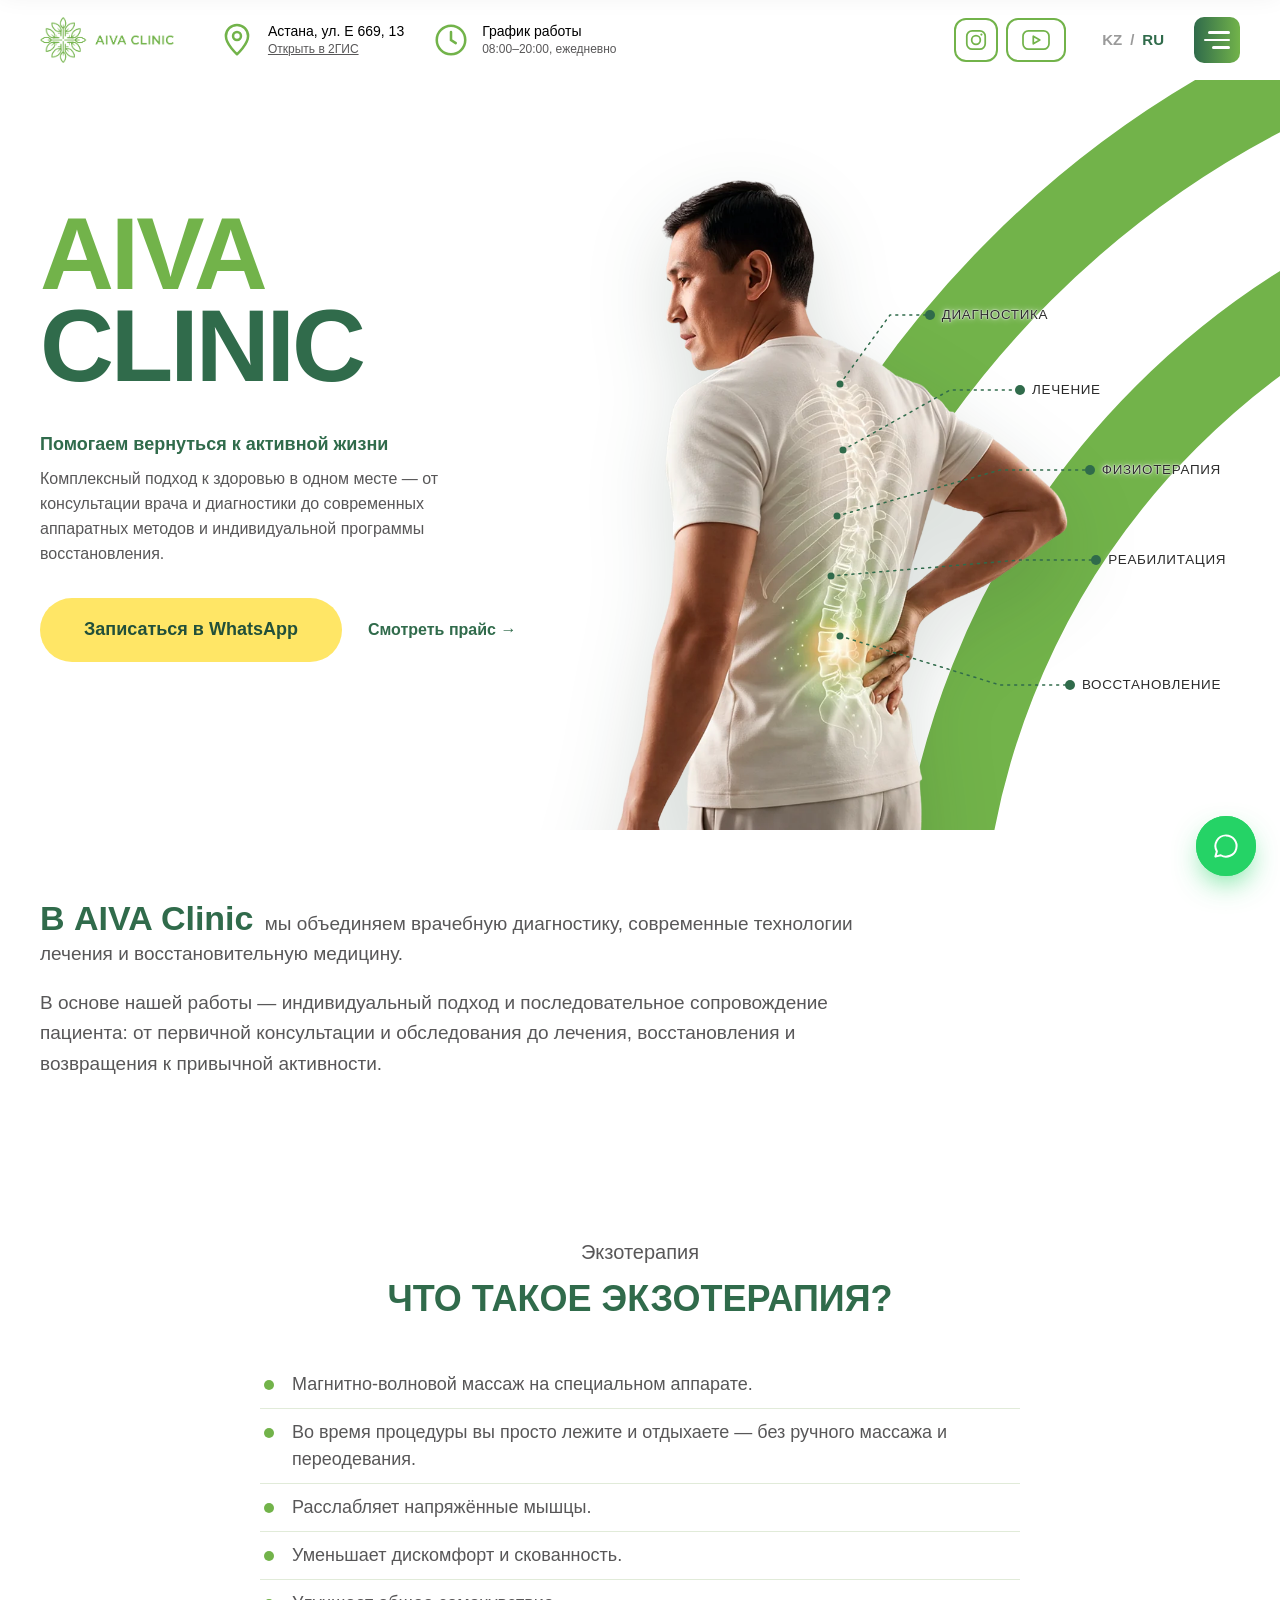
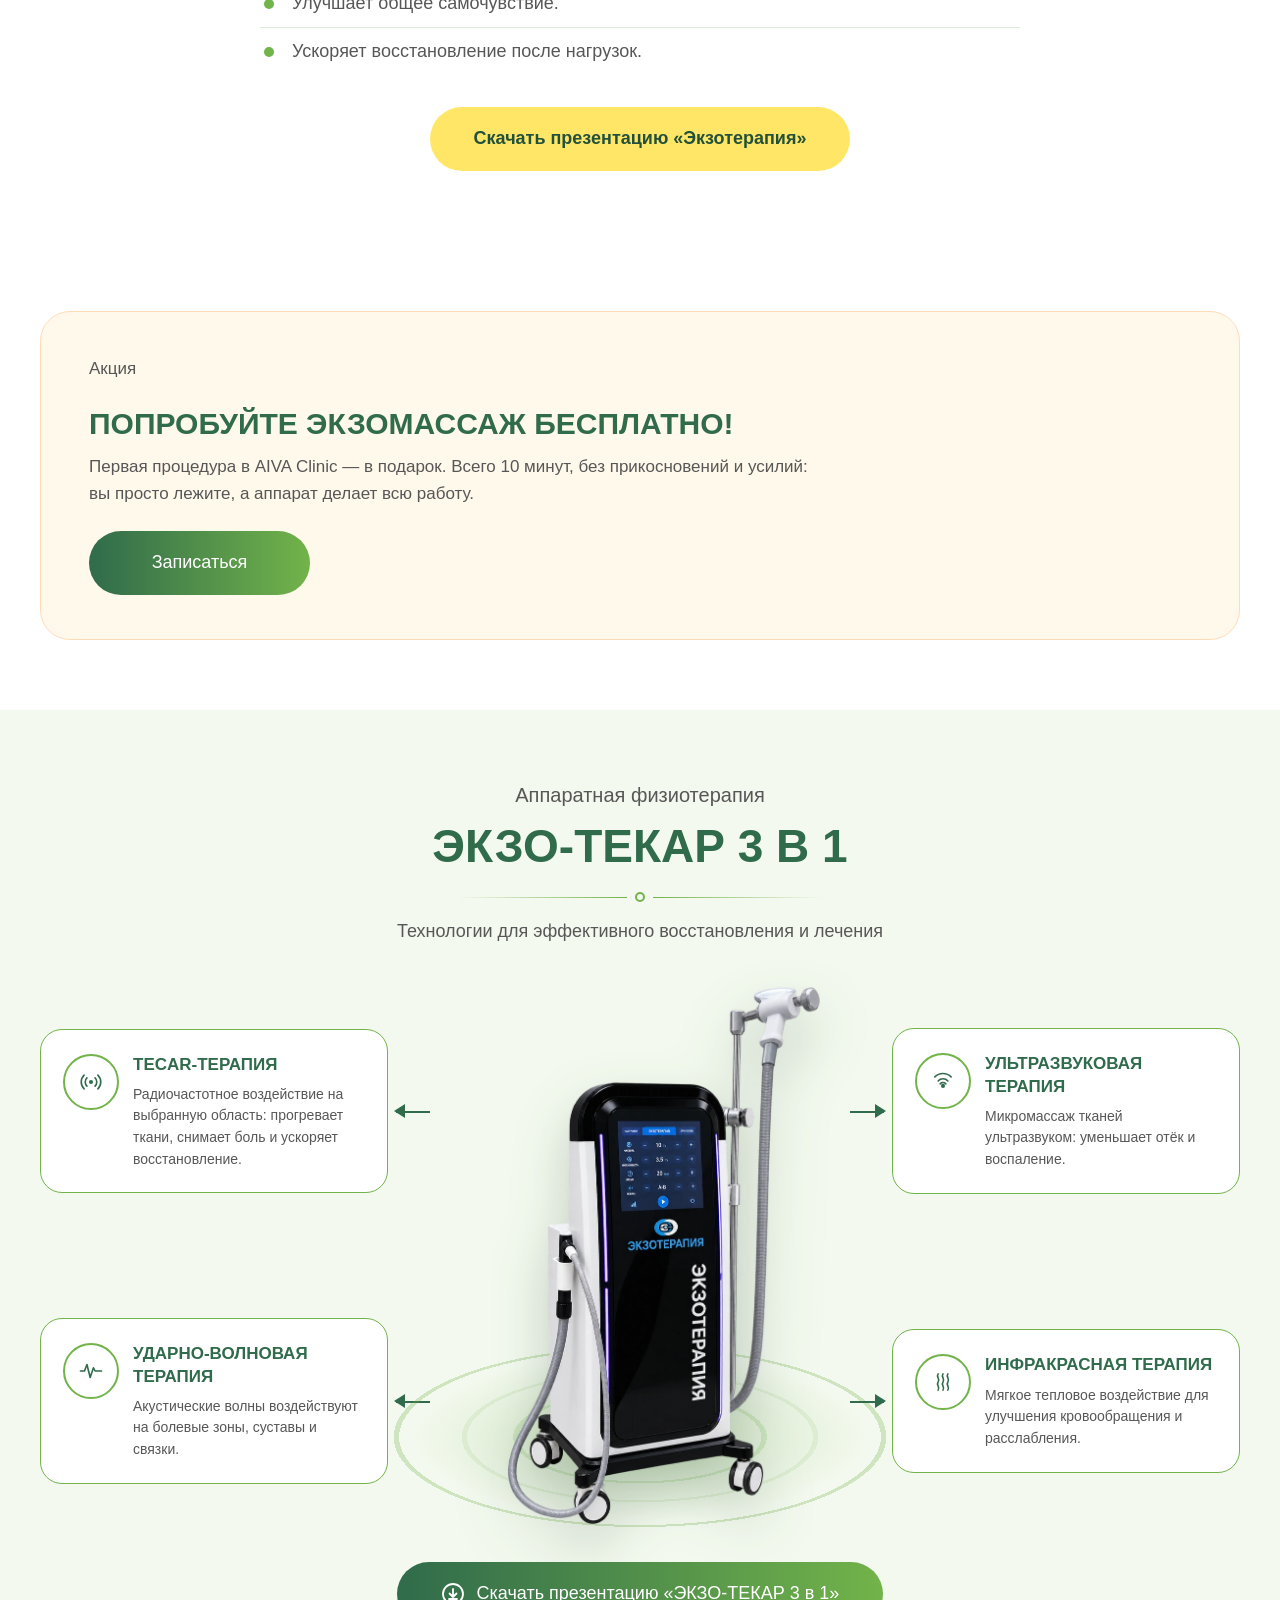
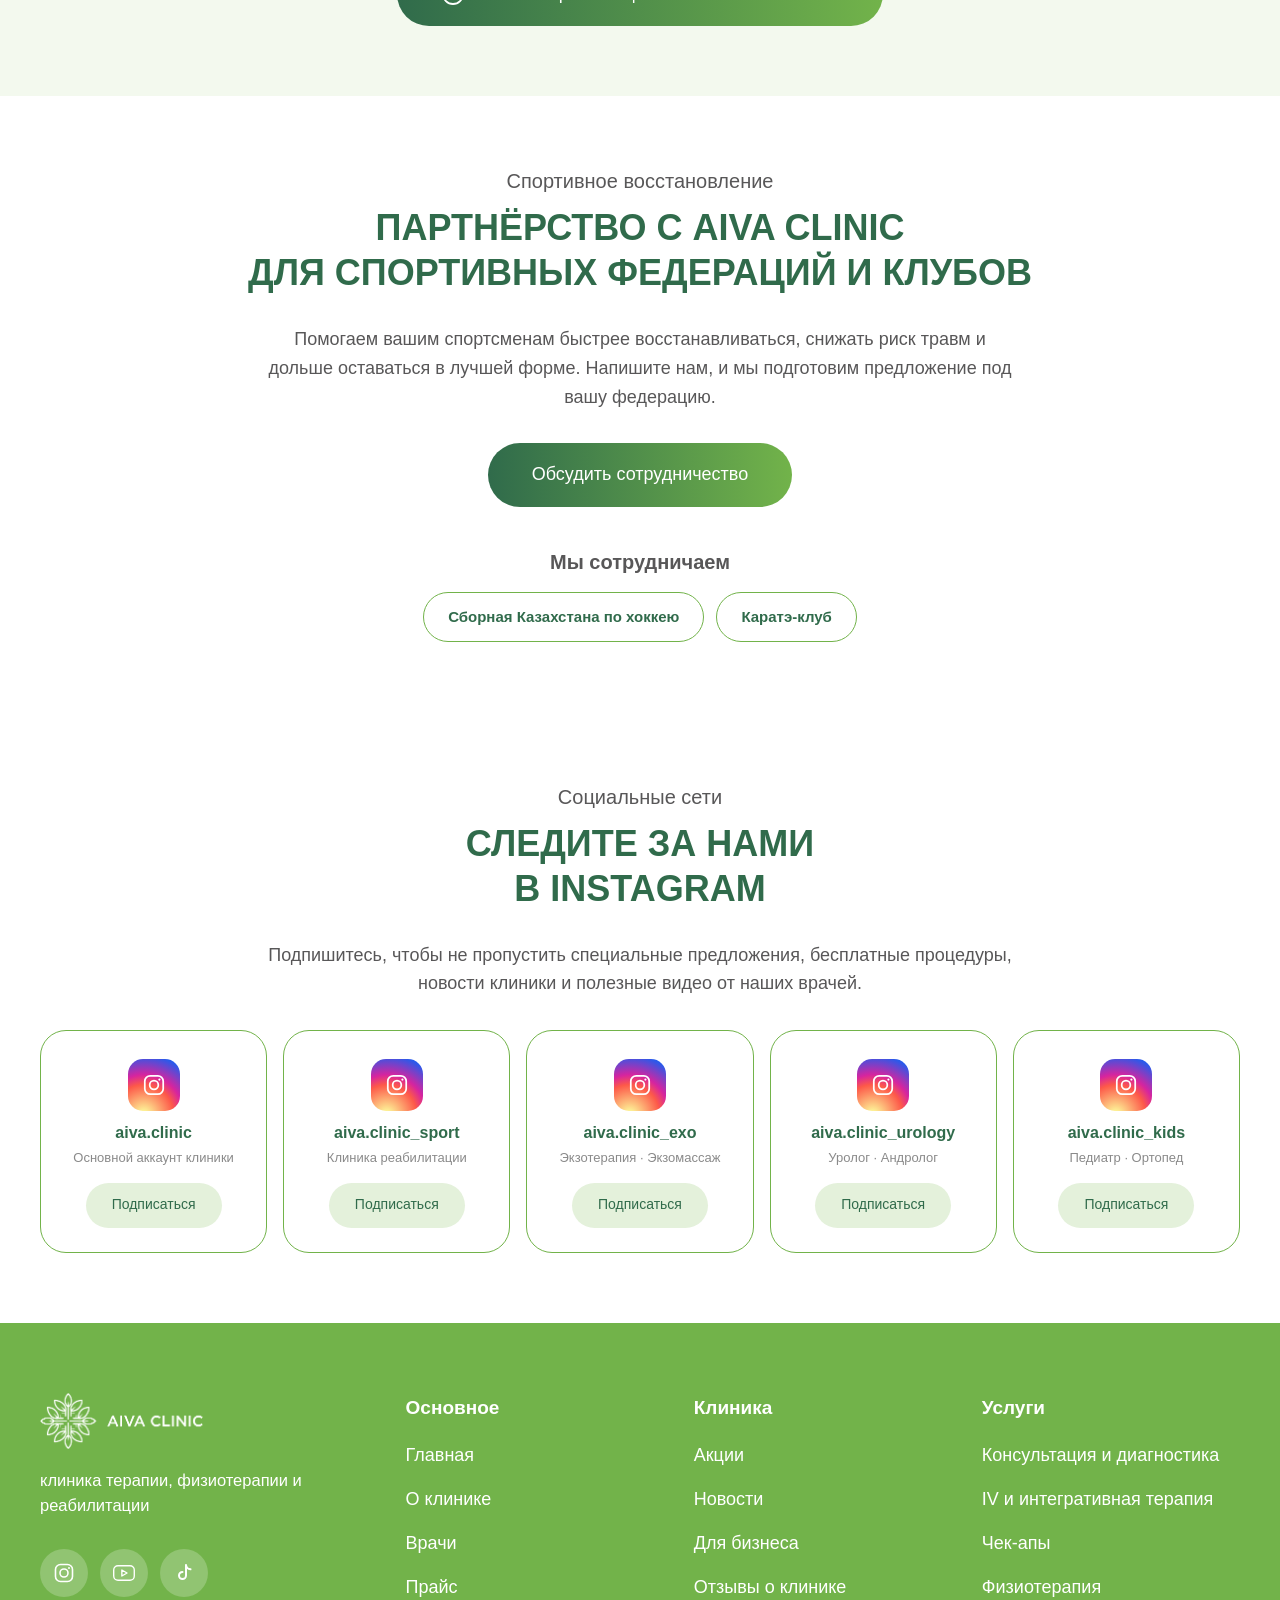
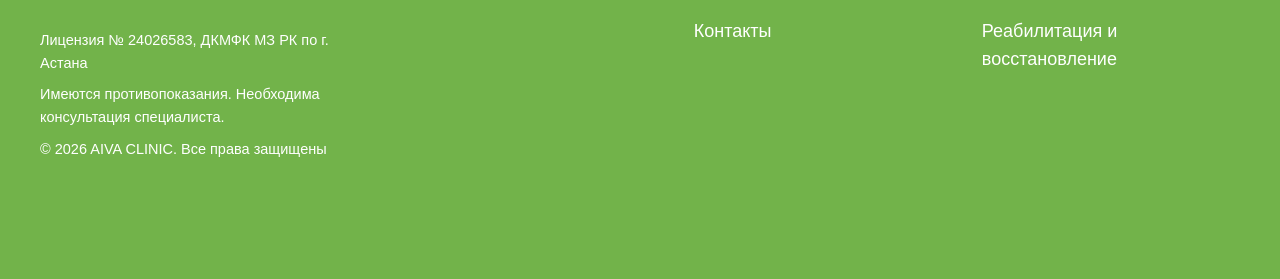
==== about.html @ 4bd341e8 "Футер: салатовый фон по брендбуку, белый текст Co-Authored-By: Claude Fable 5.1 <noreply@anthropic.c" ====
<!DOCTYPE html>
<html lang="ru">
<head>
<meta charset="UTF-8">
<meta name="viewport" content="width=device-width, initial-scale=1">
<title>О клинике — AIVA CLINIC</title>
<meta name="description" content="AIVA Clinic объединяет врачебную диагностику, современные технологии лечения и восстановительную медицину: экзотерапия, ЭКЗО-ТЕКАР 3 в 1, спортивное восстановление.">
<link rel="icon" type="image/png" href="img/favicon.png">
<link rel="canonical" href="https://didariganto.github.io/aiva-clinic-2/about.html">
<meta name="robots" content="index, follow">
<meta property="og:type" content="website">
<meta property="og:site_name" content="AIVA CLINIC">
<meta property="og:title" content="О клинике — AIVA CLINIC">
<meta property="og:description" content="AIVA Clinic объединяет врачебную диагностику, современные технологии лечения и восстановительную медицину: экзотерапия, ЭКЗО-ТЕКАР 3 в 1, спортивное восстановление.">
<meta property="og:url" content="https://didariganto.github.io/aiva-clinic-2/about.html">
<meta property="og:image" content="https://didariganto.github.io/aiva-clinic-2/img/hero-1.jpg">
<meta property="og:locale" content="ru_RU">
<script type="application/ld+json">{"@context": "https://schema.org", "@type": "MedicalClinic", "name": "AIVA Clinic", "alternateName": "AIVA CLINIC Астана", "url": "https://didariganto.github.io/aiva-clinic-2/", "logo": "https://didariganto.github.io/aiva-clinic-2/img/logo.png", "image": "https://didariganto.github.io/aiva-clinic-2/img/hero-1.jpg", "description": "Клиника терапии, физиотерапии и реабилитации в Астане: консультации врачей, УЗИ-диагностика, чек-апы, IV-терапия, аппаратная физиотерапия, экзотерапия, ЛФК и лечебный массаж.", "telephone": "+77472274096", "email": "aivaclinic01@gmail.com", "address": {"@type": "PostalAddress", "streetAddress": "ул. Е 669, 13", "addressLocality": "Астана", "addressCountry": "KZ"}, "geo": {"@type": "GeoCoordinates", "latitude": 51.08749, "longitude": 71.481355}, "hasMap": "https://yandex.kz/maps/ru/org/aiva_clinic/132063384129/?ll=71.481355%2C51.087490&z=16.63", "openingHoursSpecification": [{"@type": "OpeningHoursSpecification", "dayOfWeek": ["Monday", "Tuesday", "Wednesday", "Thursday", "Friday", "Saturday", "Sunday"], "opens": "08:00", "closes": "20:00"}], "medicalSpecialty": ["Physiotherapy", "Endocrinology", "Gastroenterology", "Urology", "Musculoskeletal"], "availableService": [{"@type": "MedicalTherapy", "name": "TECAR-терапия"}, {"@type": "MedicalTherapy", "name": "Ударно-волновая терапия"}, {"@type": "MedicalTherapy", "name": "Ультразвуковая терапия"}, {"@type": "MedicalTherapy", "name": "Магнитотерапия"}, {"@type": "MedicalTherapy", "name": "Прессотерапия"}, {"@type": "MedicalTherapy", "name": "Экзотерапия (экзомассаж)"}, {"@type": "MedicalTherapy", "name": "Лечебная физкультура (ЛФК)"}, {"@type": "MedicalTherapy", "name": "Лечебный массаж"}, {"@type": "MedicalTherapy", "name": "IV-терапия (капельницы)"}, {"@type": "MedicalTest", "name": "Ультразвуковая диагностика (УЗИ)"}, {"@type": "MedicalTest", "name": "Чек-ап программы"}], "sameAs": ["https://www.instagram.com/aiva.clinic", "https://www.youtube.com/channel/UC1EBxPu6hds8KHRhQzTv8gw", "https://www.tiktok.com/@aiva.clinic", "https://2gis.kz/astana/search/%D1%84%D1%88%D0%BC%D1%84/firm/70000001090259641?m=71.482275%2C51.082042%2F14.72&immersive=on", "https://yandex.kz/maps/ru/org/aiva_clinic/132063384129/?ll=71.481355%2C51.087490&z=16.63"], "areaServed": {"@type": "City", "name": "Астана"}, "currenciesAccepted": "KZT", "inLanguage": ["ru", "kk"]}</script>
<link rel="stylesheet" href="css/style.css?v=61">
<script>document.documentElement.classList.add('js')</script>
</head>
<body class="page-inner">

<main>

<!-- ============ 1. ГЛАВНЫЙ ЭКРАН (по макету: AIVA CLINIC, человек с подсветкой позвоночника, выноски и фирменные дуги) ============ -->
<section class="hero hero-main">
  <svg class="hero-arcs" viewBox="0 0 1320 760" preserveAspectRatio="xMinYMin slice" aria-hidden="true" fill="none">
    <circle cx="1700" cy="900" r="1000" stroke="#72b34a" stroke-width="88"/>
    <circle cx="1700" cy="900" r="790" stroke="#72b34a" stroke-width="88"/>
  </svg>
  <div class="hero-text">
    <h1 class="hero-brand"><span>AIVA</span><span>CLINIC</span></h1>
    <p class="hero-slogan">Помогаем вернуться к активной жизни</p>
    <p class="hero-lead">Комплексный подход к здоровью в одном месте — от консультации врача и диагностики до современных аппаратных методов и индивидуальной программы восстановления.</p>
    <ul class="hero-chips" aria-hidden="true"><li>Диагностика</li><li>Лечение</li><li>Физиотерапия</li><li>Реабилитация</li><li>Восстановление</li></ul>
    <div class="hero-btns">
      <a class="btn btn-light btn-lg glow" data-href="whatsappHref" href="https://wa.me/77472274096" target="_blank" rel="noopener">Записаться в WhatsApp</a>
      <a class="hero-link" href="prices.html">Смотреть прайс →</a>
    </div>
  </div>

  <div class="hero-figure">
    <img class="hero-man" src="img/hero-man.webp" alt="Боль в спине: диагностика, лечение и восстановление в AIVA CLINIC" width="780" height="1334" fetchpriority="high">
    <svg class="hero-leads" viewBox="0 0 640 720" aria-hidden="true" fill="none" stroke="currentColor">
      <path d="M240 274 290 205H330"/>
      <path d="M243 340 350 280H420"/>
      <path d="M237 406 400 360H490"/>
      <path d="M231 466 420 450H496"/>
      <path d="M240 526 400 575H470"/>
      <g fill="currentColor" stroke="none">
        <circle cx="240" cy="274" r="3.5"/><circle cx="243" cy="340" r="3.5"/><circle cx="237" cy="406" r="3.5"/><circle cx="231" cy="466" r="3.5"/><circle cx="240" cy="526" r="3.5"/>
        <circle cx="330" cy="205" r="5"/><circle cx="420" cy="280" r="5"/><circle cx="490" cy="360" r="5"/><circle cx="496" cy="450" r="5"/><circle cx="470" cy="575" r="5"/>
      </g>
    </svg>
    <ul class="hero-tags">
      <li style="left:53.4%;top:28.5%">Диагностика</li>
      <li style="left:67.5%;top:38.9%">Лечение</li>
      <li style="left:78.4%;top:50%">Физиотерапия</li>
      <li style="left:79.4%;top:62.5%">Реабилитация</li>
      <li style="left:75.3%;top:79.9%">Восстановление</li>
    </ul>
  </div>
</section>

<!-- ============ О КЛИНИКЕ: ТЕКСТ ============ -->
<section class="section about-text">
  <div class="container container-narrow">
    <p class="lead lead-first reveal"><strong>В AIVA Clinic</strong> мы объединяем врачебную диагностику, современные технологии лечения и восстановительную медицину.</p>
    <p class="lead reveal">В основе нашей работы — индивидуальный подход и последовательное сопровождение пациента: от первичной консультации и обследования до лечения, восстановления и возвращения к привычной активности.</p>
  </div>
</section>

<!-- ============ ЭКЗОТЕРАПИЯ ============ -->
<section class="section" id="exo">
  <div class="container container-narrow">
    <p class="eyebrow reveal">Экзотерапия</p>
    <h2 class="h2 h2-sm reveal">Что такое ЭкзоТерапия?</h2>
    <ul class="exo-list reveal">
      <li>Магнитно-волновой массаж на специальном аппарате.</li>
      <li>Во время процедуры вы просто лежите и отдыхаете — без ручного массажа и переодевания.</li>
      <li>Расслабляет напряжённые мышцы.</li>
      <li>Уменьшает дискомфорт и скованность.</li>
      <li>Улучшает общее самочувствие.</li>
      <li>Ускоряет восстановление после нагрузок.</li>
    </ul>
    <div class="center reveal" style="margin-top:32px"><a class="btn btn-light btn-lg" href="https://wa.me/77472274096?text=%D0%97%D0%B4%D1%80%D0%B0%D0%B2%D1%81%D1%82%D0%B2%D1%83%D0%B9%D1%82%D0%B5%21%20%D0%9F%D1%80%D0%B8%D1%88%D0%BB%D0%B8%D1%82%D0%B5%2C%20%D0%BF%D0%BE%D0%B6%D0%B0%D0%BB%D1%83%D0%B9%D1%81%D1%82%D0%B0%2C%20%D0%BF%D1%80%D0%B5%D0%B7%D0%B5%D0%BD%D1%82%D0%B0%D1%86%D0%B8%D1%8E%20%C2%AB%D0%AD%D0%BA%D0%B7%D0%BE%D1%82%D0%B5%D1%80%D0%B0%D0%BF%D0%B8%D1%8F%C2%BB." target="_blank" rel="noopener">Скачать презентацию «Экзотерапия»</a></div>
  </div>
</section>

<!-- ============ АКЦИЯ: ЭКЗОМАССАЖ (по ТЗ) ============ -->
<section class="section exo-promo">
  <div class="container container-narrow">
    <div class="exo-card reveal">
      <p class="eyebrow eyebrow-left">Акция</p>
      <h2>Попробуйте экзомассаж бесплатно!</h2>
      <p>Первая процедура в AIVA Clinic — в подарок. Всего 10 минут, без прикосновений и усилий: вы просто лежите, а аппарат делает всю работу.</p>
      <a class="btn btn-grad btn-lg glow" data-href="whatsappHref" href="https://wa.me/77472274096" target="_blank" rel="noopener">Записаться</a>
    </div>
  </div>
</section>

<!-- ============ ЭКЗО-ТЕКАР 3 в 1 ============ -->
<section class="section teaser-gray" id="tecar">
  <div class="container">
    <p class="eyebrow reveal">Аппаратная физиотерапия</p>
    <h2 class="h2 reveal">ЭКЗО-ТЕКАР 3 в 1</h2>
    <div class="h2-rule reveal"><i></i></div>
    <p class="exo3-sub reveal">Технологии для эффективного восстановления и лечения</p>
    <div class="exo3 reveal">
      <div class="exo3-item exo3-l"><i class="exo3-ico"><svg viewBox="0 0 32 32" fill="none" stroke="currentColor" stroke-width="2" stroke-linecap="round"><circle cx="16" cy="16" r="2.5" fill="currentColor" stroke="none"/><path d="M11 11a7 7 0 0 0 0 10M21 11a7 7 0 0 1 0 10M7.5 7.5a12 12 0 0 0 0 17M24.5 7.5a12 12 0 0 1 0 17"/></svg></i><div><h3>TECAR-терапия</h3><p>Радиочастотное воздействие на выбранную область: прогревает ткани, снимает боль и ускоряет восстановление.</p></div></div>
      <div class="exo3-item exo3-l"><i class="exo3-ico"><svg viewBox="0 0 32 32" fill="none" stroke="currentColor" stroke-width="2" stroke-linecap="round" stroke-linejoin="round"><path d="M3 16h5l3-8 4 16 4-12 2 4h8"/></svg></i><div><h3>Ударно-волновая терапия</h3><p>Акустические волны воздействуют на болевые зоны, суставы и связки.</p></div></div>
      <div class="exo3-device"><img loading="lazy" src="img/device.webp" alt="Аппарат ЭКЗО-ТЕКАР 3 в 1" width="440" height="520"></div>
      <div class="exo3-item exo3-r"><i class="exo3-ico"><svg viewBox="0 0 32 32" fill="none" stroke="currentColor" stroke-width="2" stroke-linecap="round"><circle cx="16" cy="22" r="2.5" fill="currentColor" stroke="none"/><path d="M10 16a8 8 0 0 1 12 0M6 11a14 14 0 0 1 20 0M12.5 19.5a5 5 0 0 1 7 0"/></svg></i><div><h3>Ультразвуковая терапия</h3><p>Микромассаж тканей ультразвуком: уменьшает отёк и воспаление.</p></div></div>
      <div class="exo3-item exo3-r"><i class="exo3-ico"><svg viewBox="0 0 32 32" fill="none" stroke="currentColor" stroke-width="2" stroke-linecap="round"><path d="M10 6c-3 4 3 6 0 10s3 6 0 10M16 6c-3 4 3 6 0 10s3 6 0 10M22 6c-3 4 3 6 0 10s3 6 0 10"/></svg></i><div><h3>Инфракрасная терапия</h3><p>Мягкое тепловое воздействие для улучшения кровообращения и расслабления.</p></div></div>
    </div>
    <div class="center reveal" style="margin-top:36px"><a class="btn btn-grad btn-lg btn-ico" href="https://wa.me/77472274096?text=%D0%97%D0%B4%D1%80%D0%B0%D0%B2%D1%81%D1%82%D0%B2%D1%83%D0%B9%D1%82%D0%B5%21%20%D0%9F%D1%80%D0%B8%D1%88%D0%BB%D0%B8%D1%82%D0%B5%2C%20%D0%BF%D0%BE%D0%B6%D0%B0%D0%BB%D1%83%D0%B9%D1%81%D1%82%D0%B0%2C%20%D0%BF%D1%80%D0%B5%D0%B7%D0%B5%D0%BD%D1%82%D0%B0%D1%86%D0%B8%D1%8E%20%C2%AB%D0%AD%D0%9A%D0%97%D0%9E-%D0%A2%D0%95%D0%9A%D0%90%D0%A0%203%20%D0%B2%201%C2%BB." target="_blank" rel="noopener"><svg viewBox="0 0 24 24" fill="none" stroke="currentColor" stroke-width="1.8" stroke-linecap="round" stroke-linejoin="round"><circle cx="12" cy="12" r="10"/><path d="M12 7v8m-3.5-3.5L12 15l3.5-3.5M8 17h8"/></svg><span>Скачать презентацию «ЭКЗО-ТЕКАР 3 в 1»</span></a></div>
  </div>
</section>

<!-- ============ СПОРТИВНОЕ ВОССТАНОВЛЕНИЕ ============ -->
<section class="section" id="sport">
  <div class="container container-narrow">
    <p class="eyebrow reveal">Спортивное восстановление</p>
    <h2 class="h2 h2-sm reveal">Партнёрство с AIVA Clinic <br>для спортивных федераций и клубов</h2>
    <p class="teaser-text reveal">Помогаем вашим спортсменам быстрее восстанавливаться, снижать риск травм и дольше оставаться в лучшей форме. Напишите нам, и мы подготовим предложение под вашу федерацию.</p>
    <div class="center reveal"><a class="btn btn-grad btn-lg glow" data-href="whatsappHref" href="https://wa.me/77472274096" target="_blank" rel="noopener">Обсудить сотрудничество</a></div>
    <div class="partners reveal">
      <p>Мы сотрудничаем</p>
      <div><span>Сборная Казахстана по хоккею</span><span>Каратэ-клуб</span></div>
    </div>
  </div>
</section>

<!-- ============ СОЦИАЛЬНЫЕ СЕТИ (по ТЗ, на каждой странице): пять Instagram-аккаунтов клиники ============ -->
<section class="section social-tz ">
  <div class="container container-narrow">
    <p class="eyebrow reveal">Социальные сети</p>
    <h2 class="h2 h2-sm reveal">Следите за нами <br>в Instagram</h2>
    <p class="teaser-text reveal">Подпишитесь, чтобы не пропустить специальные предложения, бесплатные процедуры, новости клиники и полезные видео от наших врачей.</p>
    <div class="soc-tiles">
      <a class="soc-tile soc-ig reveal" data-href="instagramHref" href="https://www.instagram.com/aiva.clinic" target="_blank" rel="noopener"><span class="soc-ico"><svg><use href="#i-insta"/></svg></span><strong>aiva.clinic</strong><small>Основной аккаунт клиники</small><span class="btn btn-sm">Подписаться</span></a>
      <a class="soc-tile soc-ig reveal" href="https://www.instagram.com/aiva.clinic_sport" target="_blank" rel="noopener"><span class="soc-ico"><svg><use href="#i-insta"/></svg></span><strong>aiva.clinic_sport</strong><small>Клиника реабилитации</small><span class="btn btn-sm">Подписаться</span></a>
      <a class="soc-tile soc-ig reveal" href="https://www.instagram.com/aiva.clinic_exo" target="_blank" rel="noopener"><span class="soc-ico"><svg><use href="#i-insta"/></svg></span><strong>aiva.clinic_exo</strong><small>Экзотерапия · Экзомассаж</small><span class="btn btn-sm">Подписаться</span></a>
      <a class="soc-tile soc-ig reveal" href="https://www.instagram.com/aiva.clinic_urology" target="_blank" rel="noopener"><span class="soc-ico"><svg><use href="#i-insta"/></svg></span><strong>aiva.clinic_urology</strong><small>Уролог · Андролог</small><span class="btn btn-sm">Подписаться</span></a>
      <a class="soc-tile soc-ig reveal" href="https://www.instagram.com/aiva.clinic_kids" target="_blank" rel="noopener"><span class="soc-ico"><svg><use href="#i-insta"/></svg></span><strong>aiva.clinic_kids</strong><small>Педиатр · Ортопед</small><span class="btn btn-sm">Подписаться</span></a>
    </div>
  </div>
</section>

</main>

<script src="js/config.js?v=61"></script>
<script src="js/layout.js?v=61"></script>
<script src="js/main.js?v=61"></script>
<script src="js/i18n-kz.js?v=61"></script>
<script src="js/i18n.js?v=61"></script>
</body>
</html>
---- css/style.css ----
/* ============================================================
   Переменные и база
   ============================================================ */
:root {
  /* фирменная палитра AIVA CLINIC — два основных цвета (брендбук 2.1) */
  --green: #72b34a;        /* светло-зелёный */
  --green-dark: #306b4b;   /* тёмный оттенок основного зелёного: заголовки, дуги, футер */
  --yellow: #ffe666;       /* жёлтый — единственный акцент (кнопка действия) */
  /* дополнительная палитра (брендбук 2.2) — только для блоков акций и скидок */
  --mint: #73bfb2;
  --peach: #ffdcb8;
  --cream: #fff9eb;

  --green-2: #9ccb7e;
  --green-light: #e4f1db;
  --green-pale: #f3f9ee;
  --green-deco: #e6f2de;
  --peach-pale: var(--cream);
  --contacts: var(--green-dark);
  --text: #585758;
  --muted: #d8d8d8;
  --ink: #22503a;
  --line: #e1ebd9;         /* линии — светлый оттенок зелёного вместо серого */
  --gray-bg: #f3f9ee;      /* подложка чередующихся секций — оттенок основного зелёного вместо серого */
  --radius: 30px;
  --side: max(20px, calc((100% - 1200px) / 2));   /* поля по бокам: контент не шире 1200px */
  --grad: linear-gradient(90deg, #306b4b 0%, #72b34a 100%);
}

*, *::before, *::after { box-sizing: border-box; }
html { scroll-behavior: smooth; scroll-padding-top: 90px; }
body {
  margin: 0;
  /* Фирменный шрифт (брендбук 3.1): Helvetica Neue как системный шрифт.
     На iPhone/iPad/Mac — Helvetica Neue, на Windows/Android — ближайший системный аналог.
     Файлы шрифта на сайт не выкладываем: для этого нужна веб-лицензия. */
  font-family: 'Helvetica Neue', HelveticaNeue, Helvetica, Arial, 'Liberation Sans', sans-serif;
  font-size: 16px;
  line-height: 1.55;
  color: var(--text);
  background: #fff;
  overflow-x: hidden;
  -webkit-font-smoothing: antialiased;
}
img { display: block; max-width: 100%; }
a { color: inherit; text-decoration: none; }
button { font: inherit; color: inherit; background: none; border: 0; padding: 0; cursor: pointer; }
h1, h2, h3, h4, p, ul { margin: 0; padding: 0; }
ul { list-style: none; }

.container { width: 100%; max-width: 1240px; margin: 0 auto; padding: 0 20px; }
.container-narrow { max-width: 1240px; } /* одна сетка на весь сайт: контент 1200px, как в шапке и hero */
.section { position: relative; padding: 70px 0; }
.center { text-align: center; }
.center .poster-btns { justify-content: center; }
.section-head { padding-bottom: 0; }
.section-head .teaser-text { margin-bottom: 0; }

.eyebrow { font-size: 20px; font-weight: 500; text-align: center; margin-bottom: 8px; }
.eyebrow-left { text-align: left; }
.h2 {
  font-size: 46px; line-height: 1.2; font-weight: 700;
  text-transform: uppercase; text-align: center; margin-bottom: 40px; color: var(--green-dark);
}
.h2-left { text-align: left; }
.h2-sm { font-size: 36px; line-height: 1.25; }

/* декоративные фигуры */
.deco { position: absolute; pointer-events: none; color: var(--green-deco); z-index: 0; }
.section > .container { position: relative; z-index: 1; }

/* ============================================================
   Кнопки
   ============================================================ */
.btn {
  position: relative; font-weight: 500;
  display: inline-flex; align-items: center; justify-content: center; gap: 10px;
  border-radius: 40px; font-weight: 500; white-space: nowrap;
  transition: transform .2s ease, box-shadow .3s ease, background-color .2s ease, color .2s ease;
}
.btn:hover { transform: scale(1.02); }
.btn-lg { height: 64px; padding: 0 44px; font-size: 18px; min-width: 221px; }
.btn-sm { height: 45px; padding: 0 26px; font-size: 14px; }
.btn-grad { background: var(--grad); color: #fff; }
.btn-light { background: var(--yellow); color: var(--ink); font-weight: 600; }
.btn-light:hover { background: #ffdf3d; }
.btn-solid { background: var(--green-dark); color: #fff; font-weight: 600; }
.btn-outline {
  height: 60px; padding: 0 36px; font-size: 18px; font-weight: 500;
  color: #fff; border: 1.5px solid #fff; min-width: 360px;
}
.btn-outline:hover { background: var(--yellow); border-color: var(--yellow); color: var(--ink); }
.btn-outline svg { width: 24px; height: 24px; }
/* свечение под кнопкой: появляется при наведении */
.glow { box-shadow: 0 18px 40px -12px rgba(114, 179, 74, 0); }
.glow:hover, .glow-on { box-shadow: 0 22px 44px -10px rgba(114, 179, 74, .65); }

/* ============================================================
   Логотип (заглушка: текст + треугольный знак)
   ============================================================ */
.logo { display: inline-flex; align-items: center; gap: 4px; font-size: 26px; font-weight: 600; line-height: 1; color: var(--green); letter-spacing: -.01em; }
.logo b { font-weight: 600; color: var(--text); }
.logo-mark { width: 30px; height: 34px; background: var(--grad); clip-path: polygon(0 8%, 100% 0, 62% 100%); border-radius: 4px; }
.logo-light b { color: #fff; }
.logo img { display: block; height: 46px; width: auto; }
.footer .logo img { height: 56px; }

/* ============================================================
   Шапка
   ============================================================ */
.topbar {
  display: flex; align-items: center; gap: 28px;
  height: 80px; padding: 0 var(--side); background: #fff;
}
.topbar .logo { margin-right: 16px; }
.top-info { display: flex; align-items: center; gap: 12px; font-size: 14px; line-height: 1.35; }
.top-info span { display: flex; flex-direction: column; }
.top-info strong { font-weight: 500; color: #000; white-space: nowrap; }
.top-info u, .top-info small { font-size: 12px; color: var(--text); white-space: nowrap; }
.top-ico { width: 38px; height: 38px; color: var(--green); flex: none; }
.top-cta { margin-left: auto; width: 210px; }
.top-social { display: flex; gap: 8px; margin: 0 6px 0 auto; }
.soc-btn {
  display: grid; place-items: center; width: 44px; height: 44px;
  border: 2px solid var(--green); border-radius: 12px; color: var(--green);
  transition: background-color .2s, color .2s, transform .2s;
}
.soc-btn-wide { width: 60px; }
.soc-btn svg { width: 26px; height: 26px; }
.soc-btn-wide svg { width: 32px; }
.soc-btn:hover { background: var(--green); color: #fff; transform: scale(1.04); }

.burger {
  display: flex; flex-direction: column; justify-content: center; align-items: flex-end; gap: 5px;
  width: 46px; height: 46px; padding: 0 10px; border-radius: 10px; background: var(--grad); flex: none;
  transition: transform .2s;
}
.burger:hover { transform: scale(1.05); }
.burger span { display: block; height: 2.500px; border-radius: 2px; background: #fff; width: 100%; }
.burger span:nth-child(1) { width: 85%; }
.burger span:nth-child(3) { width: 70%; }

/* полоса филиалов */
.branchbar {
  display: grid; grid-template-columns: 1.1fr 1.4fr 1.8fr auto; align-items: center; gap: 20px;
  min-height: 58px; padding: 10px var(--side); font-size: 12px;
  background: var(--green-pale); border-top: 1px solid #dcedd2; border-bottom: 1px solid #dcedd2;
}
.branchbar-title { font-size: 13px; font-weight: 700; color: var(--ink); }
.branchbar-item { display: flex; align-items: center; gap: 8px; }
.branchbar-item span { margin-right: 4px; }
.branchbar-all { font-weight: 700; color: var(--green-dark); }
.branchbar-all:hover { text-decoration: underline; }

.chip {
  display: inline-grid; place-items: center; width: 24px; height: 24px; border-radius: 50%;
  font-size: 12px; font-weight: 700; font-style: normal; color: #fff; flex: none; transition: transform .2s;
}
a.chip:hover { transform: scale(1.15); }
.chip-g { background: conic-gradient(from -45deg, #ea4335 0 25%, #4285f4 0 50%, #34a853 0 75%, #fbbc05 0); }
.chip-y { background: #e5484d; }
.chip-2 { background: #53b257; }
.chip-i { background: linear-gradient(45deg, #f9ce34, #ee2a7b 55%, #6228d7); }

/* липкое меню */
/* строка меню: при открытии страницы скрыта (видна только шапка), выезжает сверху после прокрутки шапки */
.stickynav {
  position: fixed; inset: 0 0 auto 0; z-index: 50; transform: translateY(-110%);
  display: flex; align-items: center; justify-content: space-between; gap: 30px;
  height: 80px; padding: 0 var(--side); background: #fff;
  box-shadow: 0 4px 24px rgba(0, 0, 0, .06);
  transition: transform .35s ease;
}
.stickynav nav { display: flex; gap: 34px; margin-left: auto; font-size: 17px; font-weight: 500; color: #1e1e1e; }
.stickynav nav a { position: relative; padding: 6px 0; }
.stickynav nav a::after { content: ''; position: absolute; left: 0; right: 0; bottom: 0; height: 2px; background: var(--green); transform: scaleX(0); transform-origin: left; transition: transform .25s; }
.stickynav nav a:hover { color: var(--green-dark); }
.stickynav nav a { white-space: nowrap; }
.stickynav nav a:hover::after { transform: scaleX(1); }
.stickynav .burger { display: none; }
.stickynav.is-visible { transform: none; }

/* выезжающее меню: фирменный зелёный фон, эмблема-орнамент, контакты и кнопки */
.menu { position: fixed; inset: 0; z-index: 100; visibility: hidden; }
.menu.is-open { visibility: visible; }
.menu-backdrop { position: absolute; inset: 0; background: rgba(25, 43, 27, .45); opacity: 0; transition: opacity .3s; }
.menu.is-open .menu-backdrop { opacity: 1; }
.menu-panel {
  position: absolute; top: 0; right: 0; bottom: 0; width: min(420px, 100%); overflow: hidden auto;
  display: flex; flex-direction: column; padding: 96px 44px 40px; color: #fff;
  background: var(--green-dark);
  transform: translateX(100%); transition: transform .35s ease, visibility .35s;
}
.menu.is-open .menu-panel { transform: none; }
.menu-panel > * { position: relative; z-index: 1; }
.menu-panel nav { display: flex; flex-direction: column; gap: 14px; font-size: 30px; font-weight: 300; line-height: 1.25; }
.menu-panel nav a { transition: color .2s, transform .2s; }
.menu-panel nav a:hover { color: var(--yellow); transform: translateX(4px); }
.menu-footer { margin-top: auto; padding-top: 48px; }
.menu-slogan { font-size: 16px; line-height: 1.5; margin-bottom: 18px; }
.menu-contact { display: flex; flex-direction: column; gap: 2px; margin-bottom: 20px; font-size: 14px; line-height: 1.5; color: rgba(255, 255, 255, .85); }
.menu-contact a { font-size: 18px; font-weight: 600; color: #fff; }
.menu-soc { display: flex; gap: 12px; margin-bottom: 24px; }
.menu-soc a { display: grid; place-items: center; width: 52px; height: 52px; border-radius: 50%; background: #fff; color: var(--green-dark); transition: transform .2s, background-color .2s; }
.menu-soc a:hover { background: var(--yellow); transform: scale(1.06); }
.menu-soc svg { width: 24px; height: 24px; }
.menu-btn {
  display: flex; align-items: center; justify-content: center; width: fit-content; min-width: 220px; height: 60px; padding: 0 36px; margin-bottom: 12px;
  border-radius: 40px; background: #fff; color: var(--green-dark); font-size: 18px; font-weight: 700; transition: transform .2s, background-color .2s;
}
.menu-btn:hover { background: var(--yellow); transform: scale(1.03); }
.menu-panel .menu-close { position: absolute; top: 28px; right: 28px; width: 46px; height: 46px; border-radius: 10px; background: rgba(255, 255, 255, .14); transition: background-color .2s; }
.menu-close:hover { background: rgba(255, 255, 255, .26); }
.menu-close::before, .menu-close::after { content: ''; position: absolute; left: 12px; right: 12px; top: 22px; height: 2.5px; border-radius: 2px; background: #fff; transform: rotate(45deg); }
.menu-close::after { transform: rotate(-45deg); }

/* ============================================================
   1. Главный экран
   ============================================================ */
.hero {
  position: relative; display: flex; align-items: center; justify-content: space-between; gap: 40px;
  min-height: 700px; padding: 60px var(--side); overflow: hidden;
}
.hero-text { position: relative; z-index: 2; flex: 1 1 0; min-width: 0; max-width: 580px; }
.hero h1 { color: var(--green-dark); font-size: 52px; line-height: 57px; font-weight: 700; text-transform: uppercase; }
.hero-sub { margin-top: 18px; font-size: 26px; line-height: 31px; font-weight: 300; }
.hero-btns { display: flex; flex-wrap: wrap; gap: 19px; margin-top: 40px; }
.hero-btns .btn-grad { min-width: 321px; }

.hero-photos {
  position: relative; z-index: 1; flex: 0 1 580px; min-width: 0; max-width: 580px; aspect-ratio: 5 / 4; /* одинаковая ширина фото на всех страницах */
  border-radius: var(--radius); overflow: hidden;
}
.hero-slide {
  position: absolute; inset: 0; width: 100%; height: 100%; object-fit: cover;
  transform: translateX(105%); transition: transform .6s ease-in-out;
}
.hero-slide.is-active { transform: none; }
.hero-slide.is-leaving { transform: translateX(-105%); }

/* ---- главный экран по макету: AIVA CLINIC, человек с подсветкой позвоночника, выноски и фирменные дуги ---- */
.hero-arcs { position: absolute; z-index: 0; top: 0; left: var(--side); width: calc(100% - var(--side)); height: 100%; overflow: visible; pointer-events: none; }
.hero-main { align-items: center; min-height: 0; padding: 30px var(--side) 0; gap: 20px; }
.hero-main .hero-text { flex: 0 1 520px; max-width: 520px; padding-bottom: 70px; }
.hero-main .hero-brand { display: flex; flex-direction: column; font-size: clamp(56px, 8vw, 116px); line-height: .9; font-weight: 700; letter-spacing: -.03em; text-transform: uppercase; color: var(--green); }
.hero-brand span:last-child { color: var(--green-dark); }
.hero-slogan { margin-top: 40px; font-size: 18px; line-height: 1.4; font-weight: 700; color: var(--green-dark); }
.hero-lead { margin-top: 10px; max-width: 440px; font-size: 16px; line-height: 1.55; }
.hero-chips { display: none; }
.hero-main .hero-btns { align-items: center; gap: 26px; margin-top: 32px; }
.hero-link { font-size: 16px; font-weight: 600; color: var(--green-dark); transition: color .2s; }
.hero-link:hover { color: var(--green); }
.hero-figure { position: relative; z-index: 1; flex: 0 1 640px; width: 640px; max-width: 640px; min-width: 0; aspect-ratio: 640 / 720; align-self: flex-end; }
.hero-man { position: absolute; left: 0; top: 9.7%; height: 111.1%; width: auto; max-width: none; filter: drop-shadow(0 30px 40px rgba(20, 50, 30, .16)); }
.hero-leads { position: absolute; inset: 0; width: 100%; height: 100%; overflow: visible; color: var(--green-dark); stroke-width: 1.5; stroke-dasharray: 2 5; stroke-linecap: round; stroke-linejoin: round; }
.hero-tags { position: absolute; inset: 0; }
.hero-tags li { position: absolute; transform: translateY(-50%); font-size: clamp(11px, 1.05vw, 15px); font-weight: 500; letter-spacing: .05em; text-transform: uppercase; color: #2b2b2b; white-space: nowrap; text-shadow: 0 0 6px #fff, 0 0 2px #fff, 0 0 1px #fff; }

/* покачивание: +5° и обратно при появлении на экране */
@keyframes rock { 0% { rotate: 0deg; } 50% { rotate: 5deg; } 100% { rotate: 0deg; } }
.rock.in-view { animation: rock 2s ease-in-out; }

/* ============================================================
   Появление блоков при прокрутке (снизу вверх)
   ============================================================ */
.js .reveal { opacity: 0; transform: translateY(100px); transition: opacity 1s ease, transform 1s ease; }
.js .reveal.is-in { opacity: 1; transform: none; }

/* увеличение фото при наведении */
.zoom { overflow: hidden; border-radius: var(--radius); }
.zoom img { width: 100%; height: 100%; object-fit: cover; transition: transform .6s ease; }
.zoom:hover img { transform: scale(1.06); }

/* ============================================================
   2. Карточка-акция
   ============================================================ */
.promo-card {
  display: grid; grid-template-columns: 513px 1fr; align-items: center; gap: 46px;
  padding: 30px 92px; background: #fff; border: 1px solid var(--green); border-radius: var(--radius);
}
.promo-img { height: 356px; }
.promo-body h2 { font-size: 28px; line-height: 36px; font-weight: 700; text-transform: uppercase; color: var(--green-dark); margin-bottom: 22px; max-width: 475px; }
.promo-body p { max-width: 475px; margin-bottom: 14px; line-height: 1.4; }
.promo-body .btn { margin-top: 14px; min-width: 321px; }

/* ============================================================
   3. О нас
   ============================================================ */
.about-card {
  position: relative; overflow: hidden; padding: 56px 42px 60px;
  background: var(--gray-bg); border: 1px solid var(--line); border-radius: var(--radius);
  box-shadow: 0 15px 60px rgba(219, 206, 206, .1);
}
.about-card > *:not(.deco) { position: relative; z-index: 1; }
.about-card .h2 { font-size: 36px; margin-bottom: 18px; }
.about-lead { max-width: 760px; margin-bottom: 40px; line-height: 1.5; }
.about-grid { display: grid; grid-template-columns: 1fr 593px; gap: 40px; align-items: start; }
.about-list { padding-left: 12px; }
.about-list li { cursor: pointer; margin-bottom: 30px; color: var(--muted); transition: color .4s ease; max-width: 440px; }
.about-list li.is-active, .about-list li:hover { color: var(--text); }
.about-list h3 { display: flex; align-items: center; gap: 12px; font-size: 20px; font-weight: 500; margin-bottom: 6px; }
.about-list p { font-size: 14px; line-height: 22px; }
.tri { width: 26px; height: 24px; flex: none; color: var(--muted); transform: rotate(-90deg); transition: color .4s ease; }
.about-list li.is-active .tri { color: var(--green); }
.about-photos { position: relative; aspect-ratio: 593 / 566; border-radius: 10px; overflow: hidden; }
.about-photos img { position: absolute; inset: 0; width: 100%; height: 100%; object-fit: cover; opacity: 0; transform: scale(1.04); transition: opacity .6s ease, transform .8s ease; }
.about-photos img.is-active { opacity: 1; transform: none; }

/* ============================================================
   Короткие блоки главной страницы и внутренние страницы
   ============================================================ */
.teaser-gray { background: var(--gray-bg); }
.teaser-text { max-width: 760px; margin: -10px auto 32px; text-align: center; font-size: 18px; line-height: 1.6; }
.cat-grid { display: grid; grid-template-columns: repeat(4, 1fr); gap: 18px; margin-bottom: 40px; }
.cat {
  display: flex; flex-direction: column; gap: 8px; padding: 24px 24px 22px; background: #fff; border: 1px solid var(--green); border-radius: 22px;
  transition: opacity 1s ease, transform 1s ease, box-shadow .3s;
}
.cat:hover { box-shadow: 0 20px 44px -22px rgba(114, 179, 74, .7); }
.cat h3 { font-size: 18px; line-height: 1.3; font-weight: 700; color: var(--green-dark); }
.cat p { font-size: 13px; line-height: 1.45; flex: 1; }
.cat span { font-size: 14px; font-weight: 600; color: var(--green); }
.offers-compact { display: grid; grid-template-columns: repeat(3, 1fr); gap: 18px; margin-bottom: 40px; }
.offer-mini {
  display: flex; flex-direction: column; gap: 8px; padding: 26px 26px 24px; background: #fff; border: 1px solid var(--green); border-radius: 22px;
  transition: opacity 1s ease, transform 1s ease, box-shadow .3s;
}
.offer-mini:hover { box-shadow: 0 20px 44px -22px rgba(114, 179, 74, .7); }
.offer-mini h3 { font-size: 20px; font-weight: 700; color: var(--green-dark); }
.offer-mini p { font-size: 14px; line-height: 1.45; flex: 1; }
.offer-mini b { font-size: 22px; font-weight: 700; color: var(--green-dark); }
.contacts-short { padding: 50px 0; }
.contact-row { display: flex; align-items: center; justify-content: space-between; gap: 40px; }
.contact-row h2 { font-size: 30px; line-height: 1.2; font-weight: 700; text-transform: uppercase; margin-bottom: 14px; }
.contact-row p { display: flex; align-items: center; gap: 10px; font-size: 18px; margin-bottom: 8px; }
.contact-row p svg { width: 24px; height: 24px; flex: none; }
.contact-row-btns { display: flex; flex-direction: column; gap: 12px; }
.contact-row-btns .btn-outline { min-width: 320px; }
.page-inner main > .section:first-child, .page-inner main > .contacts:first-child { padding-top: 70px; }
.stickynav nav a.is-active, .menu-panel nav a.is-active { color: var(--green); }
.stickynav nav a.is-active::after { transform: scaleX(1); }
.menu-panel nav a.is-active { color: var(--yellow); }

/* компактные блоки внутренних страниц */
.trio { display: grid; grid-template-columns: repeat(3, 1fr); gap: 24px; }
.trio-item {
  padding: 28px 28px 30px; background: #fff; border: 1px solid var(--green); border-radius: 22px;
  transition: opacity 1s ease, transform 1s ease, box-shadow .3s;
}
.trio-item:hover { box-shadow: 0 20px 44px -22px rgba(114, 179, 74, .7); }
.trio-item .tri { display: block; width: 28px; height: 26px; margin-bottom: 14px; color: var(--green); transform: rotate(-90deg); }
.trio-num { display: grid; place-items: center; width: 40px; height: 40px; margin-bottom: 14px; border-radius: 50%; background: var(--green); color: #fff; font-size: 18px; font-weight: 700; }
.trio-item h3 { font-size: 20px; line-height: 1.3; font-weight: 500; margin-bottom: 10px; color: var(--green-dark); }
.trio-item p { font-size: 14px; line-height: 1.55; }
.stats-row { display: flex; justify-content: center; gap: 24px; margin-bottom: 30px; }
.stat-card { display: flex; flex-direction: column; align-items: center; justify-content: center; width: 280px; padding: 22px 16px; text-align: center; background: #fff; border: 1px solid var(--green); border-radius: 20px; }
.stat-card b { font-size: 46px; line-height: 1.1; font-weight: 700; color: var(--green); }
.stat-card span { font-size: 16px; line-height: 1.3; }
.cta-mini { padding-top: 0; }
.cta-mini-card {
  display: flex; align-items: center; justify-content: space-between; gap: 40px; padding: 40px 48px;
  background: var(--gray-bg); border: 1px solid var(--line); border-radius: var(--radius);
}
.cta-mini-card h2 { font-size: 28px; line-height: 1.2; font-weight: 700; text-transform: uppercase; color: var(--green-dark); margin-bottom: 10px; }
.cta-mini-card p:last-child { font-size: 16px; max-width: 520px; }
.cta-mini-btns { display: flex; flex-direction: column; align-items: stretch; gap: 12px; flex: none; }
.offer .zoom { aspect-ratio: 2 / 1; }

/* ============================================================
   Наши врачи
   ============================================================ */
.doctors-grid { display: grid; grid-template-columns: repeat(4, 1fr); gap: 24px; }
.doctor {
  padding: 18px 18px 26px; text-align: center; background: #fff; border: 1px solid var(--green); border-radius: var(--radius);
  transition: opacity 1s ease, transform 1s ease, box-shadow .3s;
}
.doctor:hover { box-shadow: 0 24px 50px -24px rgba(114, 179, 74, .7); }
.doctor .zoom { aspect-ratio: 3 / 4; border-radius: 20px; margin-bottom: 18px; }
.doctor h3 { font-size: 17px; line-height: 1.3; font-weight: 700; color: var(--green-dark); margin-bottom: 8px; }
.doctor p { font-size: 14px; line-height: 1.4; }
/* карточка врача — ссылка на запись в WhatsApp */
a.doctor { display: flex; flex-direction: column; align-items: center; color: var(--text); }
.doctor .zoom { width: 100%; }
.doctor p { margin-bottom: 12px; }
.doctor-cta { display: inline-flex; align-items: center; justify-content: center; margin-top: auto; padding: 10px 20px; border-radius: 30px; background: var(--green-light); color: var(--green-dark); font-size: 14px; font-weight: 600; transition: background-color .2s, color .2s; }
.doctor:hover .doctor-cta { background: var(--green); color: #fff; }

/* ============================================================
   Акции
   ============================================================ */
.offers { background: var(--cream); }
.offers-grid { display: grid; grid-template-columns: repeat(3, 1fr); gap: 24px; align-items: stretch; }
.offer {
  display: flex; flex-direction: column; overflow: hidden; background: #fff; border: 1px solid var(--green); border-radius: var(--radius);
  transition: opacity 1s ease, transform 1s ease, box-shadow .3s;
}
.offer:hover { box-shadow: 0 24px 50px -24px rgba(114, 179, 74, .7); }
.offer .zoom { border-radius: 0; }
.offer-body { display: flex; flex-direction: column; gap: 12px; flex: 1; padding: 24px 26px 30px; font-size: 14px; line-height: 1.5; }
.offer h3 { font-size: 24px; line-height: 1.2; font-weight: 700; color: var(--green-dark); }
.offer-body ul:not(.offer-list) li { display: flex; justify-content: space-between; align-items: center; gap: 12px; padding: 9px 0; border-bottom: 1px solid var(--line); }
.offer-body ul:not(.offer-list) b { white-space: nowrap; font-size: 16px; color: var(--green-dark); }
.offer-body s { margin-right: 6px; font-size: 13px; font-weight: 400; color: #9a9a9a; }
.offer-list li { position: relative; padding-left: 18px; margin-bottom: 4px; }
.offer-list li::before { content: ''; position: absolute; left: 2px; top: 8px; width: 7px; height: 7px; border-radius: 50%; background: var(--green); }
.offer-price { font-size: 26px; font-weight: 700; color: var(--green-dark); }
.offer-price s { margin-right: 8px; font-size: 18px; font-weight: 500; color: #9a9a9a; }
.offer-bonus { font-weight: 600; color: var(--green-dark); }
.offer-note { font-size: 13px; color: #8a8a8a; }
.offer .btn { margin-top: auto; align-self: flex-start; }

/* ============================================================
   4. Отзывы: фото, цифры, рейтинги
   ============================================================ */
.reviews { overflow: hidden; }
.reviews-visual { position: relative; width: 890px; max-width: 100%; margin: 0 auto; }
.reviews-photo { aspect-ratio: 890 / 505; }
.stat {
  position: absolute; display: flex; flex-direction: column; align-items: center; justify-content: center;
  width: 280px; min-height: 140px; padding: 14px; text-align: center;
  background: #fff; border: 1px solid var(--green); border-radius: 20px;
}
.stat b { font-size: 46px; line-height: 1.1; font-weight: 700; color: var(--green); }
.stat span { font-size: 18px; line-height: 1.2; }
.stat-left { left: -155px; top: 135px; }
.stat-right { right: -155px; bottom: 65px; }

.ratings { display: grid; grid-template-columns: repeat(3, 1fr); gap: 30px; margin-top: 60px; }
.rating strong { font-size: 24px; line-height: 1.25; font-weight: 700; color: var(--green-dark); text-align: center; }
.rating {
  position: relative; display: flex; flex-direction: column; align-items: center; justify-content: flex-end;
  min-height: 220px; padding: 80px 20px 34px; background: #fff; border: 1px solid var(--green); border-radius: var(--radius);
  transition: opacity 1s ease, transform 1s ease, box-shadow .3s;
}
.rating:hover { box-shadow: 0 18px 40px -18px rgba(114, 179, 74, .6); }
.rating-logo {
  position: absolute; left: 0; top: 26px; padding: 8px 46px 8px 44px; font-size: 26px; font-weight: 700; color: #2b2b2b;
  background: linear-gradient(90deg, #eef7e8, #fff);
}
/* фирменные цвета в названиях площадок */
.rating-logo i { font-style: normal; }
.c-gis { color: #2fb34a; }
.c-ya { color: #fc3f1d; }
.c-insta { background: linear-gradient(90deg, #f9a825 0%, #ee2a7b 50%, #6228d7 100%); -webkit-background-clip: text; background-clip: text; color: transparent; }
.rating p { font-size: 26px; }
.rating b { font-size: 56px; line-height: 1; font-weight: 700; color: var(--green); margin-right: 6px; }
.rating u { font-size: 13px; margin-top: 6px; }

/* ============================================================
   5. Слайдер отзывов
   ============================================================ */
.review-slider { padding-top: 60px; }
.rs { display: grid; grid-template-columns: 40px 1fr 40px; align-items: center; gap: 44px; max-width: 1010px; margin: 0 auto 80px; }
.rs-viewport { overflow: hidden; border-radius: 12px; }
.rs-track { display: flex; transition: transform .5s ease; }
.rs-card { flex: 0 0 100%; padding: 24px 20px 30px; background: #fff; border-bottom: 2px solid var(--line); }
.rs-card header { display: flex; align-items: center; gap: 14px; margin-bottom: 18px; }
.rs-card header div { display: flex; flex-direction: column; line-height: 1.3; }
.rs-card strong { font-size: 18px; color: #2b2b2b; }
.rs-card small { font-size: 13px; color: #8a8a8a; }
.rs-ava { display: grid; place-items: center; width: 48px; height: 48px; border-radius: 50%; background: var(--green-light); color: var(--green-dark); font-weight: 700; flex: none; }
.stars { display: flex; gap: 2px; margin-left: auto; color: var(--yellow); }
.stars svg { width: 22px; height: 22px; }
.rs-card p { font-size: 18px; line-height: 1.6; font-weight: 500; color: #3a3a3a; }
.rs-arrow { display: grid; place-items: center; width: 40px; height: 40px; border-radius: 50%; background: var(--green); color: #fff; transition: transform .2s, background-color .2s; }
.rs-arrow:hover { transform: scale(1.1); background: var(--green-dark); }
.rs-arrow svg { width: 20px; height: 20px; }
.rs-prev svg { transform: rotate(180deg); }

/* ============================================================
   6. Услуги
   ============================================================ */
.services { overflow: hidden; padding-bottom: 150px; }
.cards { display: grid; grid-template-columns: repeat(3, 1fr); gap: 30px 15px; }
.card {
  display: flex; flex-direction: column; align-items: center; text-align: center;
  padding: 28px 28px 50px; background: #fff; border: 1px solid var(--green); border-radius: var(--radius);
  transition: opacity 1s ease, transform 1s ease, box-shadow .3s;
}
.card:hover { box-shadow: 0 24px 50px -24px rgba(114, 179, 74, .7); }
.card .zoom { width: 100%; aspect-ratio: 333 / 270; margin-bottom: 22px; }
.card:hover .zoom img { transform: scale(1.06); }
.card h3 { font-size: 20px; line-height: 1.3; font-weight: 500; margin-bottom: 8px; }
.card p { font-size: 14px; line-height: 1.4; max-width: 290px; }

/* ============================================================
   7. Первый приём
   ============================================================ */
.step { display: grid; grid-template-columns: 1fr 582px; align-items: center; gap: 100px; margin-bottom: 80px; }
.step:last-child { margin-bottom: 0; }
.step-rev { grid-template-columns: 582px 1fr; }
.step-rev .step-text { order: 2; }
.step-img { aspect-ratio: 582 / 325; }
.step h3 { display: flex; align-items: center; gap: 8px; font-size: 22px; font-weight: 500; margin-bottom: 14px; }
.step h3 svg { width: 52px; height: 14px; color: var(--green); flex: none; }
.step p { font-size: 18px; line-height: 1.6; max-width: 520px; }

/* ============================================================
   8. Вопросы и ответы
   ============================================================ */
.price-note { max-width: 760px; margin: -16px auto 36px; text-align: center; font-size: 16px; line-height: 1.5; }
.acc { border-top: 1px solid #b9dca2; }
.acc-item { border-bottom: 1px solid #b9dca2; }
.acc-head { display: flex; align-items: center; justify-content: space-between; gap: 20px; width: 100%; padding: 24px 0; font-size: 24px; font-weight: 500; text-align: left; color: #3d3d3d; }
.acc-head i { position: relative; width: 40px; height: 40px; border-radius: 50%; background: var(--green-light); flex: none; transition: transform .3s ease, background-color .3s; }
.acc-head i::before, .acc-head i::after { content: ''; position: absolute; left: 11px; right: 11px; top: 19.500px; height: 1px; background: var(--green); }
.acc-head i::after { transform: rotate(90deg); }
.acc-head:hover i { background: var(--green-light); }
.acc-item.is-open .acc-head i { transform: rotate(45deg); }
.acc-body { display: grid; grid-template-rows: 0fr; transition: grid-template-rows .4s ease; }
.acc-item.is-open .acc-body { grid-template-rows: 1fr; }
.acc-body > div { overflow: hidden; }
.acc-body p { font-size: 14px; line-height: 1.6; max-width: 1040px; }

.acc-body strong { font-weight: 600; color: var(--ink); }
.acc-body ul { max-width: 1040px; }
.acc-body > div > :last-child { padding-bottom: 36px; }
.acc-body h4 { margin: 28px 0 6px; font-size: 18px; font-weight: 700; color: var(--green-dark); scroll-margin-top: 100px; }
.acc-body h4:first-child { margin-top: 0; }
.acc-body li { position: relative; padding-left: 20px; margin-top: 10px; font-size: 14px; line-height: 1.6; }
.acc-body li::before { content: ''; position: absolute; left: 2px; top: 9px; width: 7px; height: 7px; border-radius: 50%; background: var(--green); }
.acc-body p + ul { margin-top: 2px; }

/* ============================================================
   9. Запись
   ============================================================ */
.cta-card {
  position: relative; display: grid; grid-template-columns: 1fr 520px; overflow: hidden; min-height: 640px;
  background: var(--gray-bg); border: 1px solid var(--line); border-radius: var(--radius);
  box-shadow: 0 15px 60px rgba(219, 206, 206, .1);
}
.cta-body { position: relative; z-index: 1; padding: 74px 0 80px 78px; }
.cta-body .h2 { margin-bottom: 18px; }
.cta-lead { max-width: 460px; margin-bottom: 34px; font-size: 18px; line-height: 1.45; }
.cta-note { font-size: 15px; font-weight: 500; margin: 0 0 16px 42px; }
.cta-btns { display: flex; flex-direction: column; align-items: flex-start; gap: 14px; margin: 0 0 22px 94px; }
.cta-body > .btn-grad { min-width: 244px; }
.cta-visual { position: relative; display: flex; align-items: flex-end; justify-content: center; }
.cta-visual img { position: relative; z-index: 1; width: 400px; max-width: 80%; aspect-ratio: 10 / 13; object-fit: cover; border-radius: var(--radius) var(--radius) 0 0; }

/* ============================================================
   10. Большое фото с подписью
   ============================================================ */
.family-card { position: relative; aspect-ratio: 1200 / 626; }
.family-caption {
  position: absolute; left: 22px; bottom: 100px; padding: 24px 26px;
  font-size: 26px; line-height: 1.3; font-weight: 700; text-transform: uppercase; color: #fff;
  background: rgba(255, 255, 255, .28); border: 1.5px solid rgba(255, 255, 255, .75); border-radius: 20px;
  -webkit-backdrop-filter: blur(8px); backdrop-filter: blur(8px);
}

/* ============================================================
   11. Соцсети + вкладки
   ============================================================ */
.social { overflow: hidden; padding-bottom: 20px; }

.tabs-head { display: grid; grid-auto-flow: column; grid-auto-columns: 1fr; }
.tabs-head button {
  padding: 14px 10px 16px; font-size: 20px; font-weight: 600; text-transform: uppercase; color: #9a9a9a;
  border-bottom: 1px solid var(--line); transition: color .3s, border-color .3s;
}
.tabs-head button:hover { color: var(--text); }
.tabs-head button.is-active { color: var(--green); border-bottom: 2px solid var(--green); }
.tab-pane { display: none; }
.tab-pane.is-active { display: block; animation: paneIn .5s ease; }
@keyframes paneIn { from { opacity: 0; transform: translateY(20px); } to { opacity: 1; transform: none; } }

.social-pane { position: relative; display: grid; grid-template-columns: 420px 1fr; align-items: center; gap: 100px; padding: 70px 90px 80px; }

/* телефон с профилем: аватар, ник, кнопка и сетка фото клиники */
.sphone {
  display: block; width: 360px; max-width: 100%; margin: 0 auto; padding: 22px 20px 20px;
  background: #fff; border: 9px solid #555; border-radius: 58px;
  box-shadow: 0 46px 70px -36px rgba(0, 0, 0, .35); transition: transform .4s ease, box-shadow .4s ease;
}
.sphone:hover { transform: translateY(-8px); box-shadow: 0 56px 80px -36px rgba(0, 0, 0, .4); }
.sphone > span { display: block; }
.sphone-notch { width: 140px; height: 28px; margin: 0 auto 26px; border-radius: 20px; background: #555; }
.sphone .sphone-head { display: flex; align-items: center; gap: 16px; margin-bottom: 18px; }
.sphone-ava { display: grid; place-items: center; width: 70px; height: 70px; border-radius: 50%; background: var(--green-light); flex: none; }
.sphone-ava img { width: 44px; height: 44px; }
.sphone-head strong { display: block; font-size: 17px; line-height: 1.3; color: var(--text); word-break: break-word; }
.sphone-head small { font-size: 14px; color: #8a8a8a; }
.sphone .sphone-follow {
  display: flex; align-items: center; justify-content: center; gap: 8px; height: 46px; margin-bottom: 18px;
  border-radius: 12px; background: var(--green); color: #fff; font-size: 15px; font-weight: 600;
}
.sphone-follow svg { width: 20px; height: 20px; }
.sphone .sphone-grid { display: grid; grid-template-columns: repeat(3, 1fr); gap: 6px; }
.sphone-grid img { width: 100%; aspect-ratio: 1; object-fit: cover; border-radius: 8px; transition: transform .4s ease; }
.sphone:hover .sphone-grid img { transform: scale(1.03); }
.sphone-bar { width: 120px; height: 5px; margin: 26px auto 0; border-radius: 3px; background: #555; }

.social-text p { max-width: 470px; margin-bottom: 36px; font-size: 22px; line-height: 1.65; }
.social-text .btn svg { width: 24px; height: 24px; }

/* ============================================================
   13. Контакты
   ============================================================ */
.contacts { padding: 70px 0 60px; background: var(--contacts); color: #fff; }
.tabs-white .tabs-head { max-width: 1160px; margin: 0 auto; }
.tabs-white .tabs-head button { font-size: 18px; color: rgba(255, 255, 255, .5); border-bottom-color: rgba(255, 255, 255, .5); }
.tabs-white .tabs-head button:hover { color: #fff; }
.tabs-white .tabs-head button.is-active { color: #fff; border-bottom-color: #fff; }
.contact { display: grid; grid-template-columns: 1fr 680px; gap: 40px; padding-top: 50px; }
.contact-single { padding-top: 0; }
.contact-license { font-size: 14px !important; opacity: .85; margin-top: 22px; }
.contact-info { display: flex; flex-direction: column; align-items: flex-start; padding-top: 10px; }
.contact-info h1 { font-size: 36px; line-height: 1.2; font-weight: 700; text-transform: uppercase; margin-bottom: 28px; }
.contact-info p { display: flex; align-items: center; gap: 12px; font-size: 20px; margin-bottom: 18px; }
.contact-info p svg { width: 28px; height: 28px; flex: none; }
.contact-info .btn { margin-top: 16px; }
.contact-map { border-radius: var(--radius); overflow: hidden; aspect-ratio: 680 / 466; background: #e9efe0; }
.contact-map img, .contact-map iframe { width: 100%; height: 100%; object-fit: cover; border: 0; }

/* ============================================================
   14. Филиалы на картах
   ============================================================ */
.maps { padding: 44px 0 36px; background: var(--green-pale); }
.maps-head { display: flex; align-items: center; justify-content: space-between; margin-bottom: 18px; }
.maps-head h2 { font-size: 24px; font-weight: 700; color: var(--ink); }
.maps-head a { font-size: 13px; font-weight: 700; color: var(--green-dark); }
.maps-head a:hover { text-decoration: underline; }
.maps-grid { display: grid; grid-template-columns: 1fr 1fr; gap: 14px; }
.maps-card p { font-size: 13px; line-height: 1.6; color: var(--ink); }
.maps-card { padding: 16px 16px 18px; background: #fff; border: 1px solid #dcedd2; border-radius: 14px; }
.maps-card strong { display: block; font-size: 14px; color: var(--ink); margin-bottom: 12px; }
.maps-card > div { display: flex; flex-wrap: wrap; gap: 8px; }
.pill { display: inline-flex; align-items: center; gap: 8px; padding: 5px 14px 5px 6px; font-size: 12px; font-weight: 600; color: var(--ink); border: 1px solid #e3e8da; border-radius: 30px; transition: border-color .2s, transform .2s; }
.pill:hover { border-color: var(--green); transform: translateY(-2px); }

/* ============================================================
   Футер
   ============================================================ */
.footer { padding: 70px 0 110px; background: var(--green); color: #fff; font-size: 18px; } /* салатовый по брендбуку */
.footer-grid { display: grid; grid-template-columns: 1.3fr 1fr 1fr 1fr; gap: 30px; }
.footer-brand p { font-size: 16.5px; color: #fff; margin: 10px 0 30px; }
.footer-soc { display: flex; gap: 12px; margin-bottom: 32px; }
.footer-soc a { display: grid; place-items: center; width: 48px; height: 48px; border-radius: 50%; background: rgba(255, 255, 255, .22); color: #fff; transition: background-color .2s, transform .2s; }
.footer-soc a:hover { background: var(--green-dark); transform: scale(1.1); }
.footer-soc svg { width: 24px; height: 24px; }
.footer small { display: block; font-size: 14.5px; line-height: 1.6; margin-bottom: 8px; }
.footer h4 { font-size: 19px; font-weight: 700; color: #fff; margin-bottom: 20px; }
.footer-grid > div:not(.footer-brand) a { display: block; margin-bottom: 16px; transition: color .2s; }
.footer-grid > div:not(.footer-brand) a:hover { color: var(--green-dark); }

/* плавающая кнопка WhatsApp */
.wa-float { position: fixed; right: 24px; bottom: 24px; z-index: 40; display: grid; place-items: center; width: 60px; height: 60px; border-radius: 50%; background: #25d366; color: #fff; box-shadow: 0 12px 30px -8px rgba(37, 211, 102, .8); transition: transform .2s; }
.wa-float::before { content: ''; position: absolute; inset: 0; border-radius: 50%; border: 2px solid #25d366; animation: pulse 2.200s ease-out infinite; }
.wa-float:hover { transform: scale(1.08); }
.wa-float svg { width: 30px; height: 30px; }
@keyframes pulse { from { transform: scale(1); opacity: .8; } to { transform: scale(1.7); opacity: 0; } }

/* ============================================================
   Адаптив
   ============================================================ */
@media (max-width: 1340px) {
  .stat-left { left: -60px; }
  .stat-right { right: -60px; }
}
@media (max-width: 1180px) {
  .topbar .top-info-addr { display: none; }
}
@media (max-width: 1200px) {
  .hero h1 { font-size: 42px; line-height: 48px; }
  .hero-btns { flex-direction: column; align-items: flex-start; }
  .hero-sub { font-size: 22px; line-height: 28px; }
  .h2 { font-size: 38px; }
  .promo-card { grid-template-columns: 1fr 1fr; padding: 30px; }
  .about-grid { grid-template-columns: 1fr 1fr; }
  .step, .step-rev { grid-template-columns: 1fr 1fr; gap: 50px; }
  .cta-card { grid-template-columns: 1fr 400px; }
  .cta-body { padding-left: 40px; }
  .contact { grid-template-columns: 1fr 1fr; }
  .btn-outline { min-width: 0; width: 100%; }
  .stickynav nav { gap: 20px; font-size: 15px; }
}
@media (max-width: 960px) {
  .section { padding: 50px 0; }
  .topbar { gap: 14px; }
  .topbar .top-info, .top-social { display: none; }
  .branchbar { grid-template-columns: 1fr 1fr; padding: 12px 20px; }
  .branchbar-title, .branchbar-all { display: none; }
  /* на телефоне строка меню появляется только при прокрутке, чтобы не дублировать шапку */
  .stickynav { padding: 0 20px; height: 64px; }
  .stickynav nav { display: none; }
  .stickynav .burger { display: flex; }

  .hero { flex-direction: column; align-items: stretch; min-height: 0; padding: 50px 20px 0; gap: 40px; }
  .hero-photos { flex: none; width: 100%; max-width: none; border-radius: 0 var(--radius) 0 0; margin-left: -20px; }
  .hero-main { padding: 36px 20px 0; gap: 16px; }
  .hero-main .hero-text { flex: none; max-width: none; padding-bottom: 0; }
  .hero-main .hero-brand { font-size: clamp(56px, 17vw, 96px); }
  .hero-slogan { margin-top: 24px; }
  .hero-chips { display: flex; flex-wrap: wrap; gap: 8px; margin-top: 18px; }
  .hero-chips li { padding: 6px 12px; border: 1px solid var(--green); border-radius: 30px; font-size: 12px; font-weight: 600; letter-spacing: .04em; text-transform: uppercase; color: var(--green-dark); }
  .hero-main .hero-btns { flex-direction: column; align-items: stretch; gap: 14px; }
  .hero-link { text-align: center; }
  .hero-figure { flex: none; width: 100%; max-width: 440px; align-self: center; margin-top: 10px; }
  .hero-man { left: 50%; transform: translateX(-50%); }
  .hero-leads, .hero-tags { display: none; }
  .hero-arcs { left: -600px; top: auto; bottom: 0; width: 1100px; height: 640px; }

  .h2 { font-size: 30px; margin-bottom: 30px; }
  .h2-sm, .about-card .h2 { font-size: 26px; }
  .eyebrow { font-size: 16px; }
  .promo-card { grid-template-columns: 1fr; gap: 24px; padding: 20px; }
  .promo-img { height: auto; aspect-ratio: 513 / 356; }
  .about-card { padding: 34px 20px; }
  .about-grid { grid-template-columns: 1fr; }
  .about-list li { max-width: none; }
  .stat { position: static; width: auto; margin-top: 14px; min-height: 0; }
  .stat b { font-size: 36px; }
  .ratings { grid-template-columns: 1fr; gap: 16px; margin-top: 30px; }
  .rs { grid-template-columns: 32px 1fr 32px; gap: 10px; margin-bottom: 40px; }
  .rs-arrow { width: 32px; height: 32px; }
  .rs-card p { font-size: 15px; }
  .rs-card header { flex-wrap: wrap; }
  .stars { margin-left: 0; }
  .cards { grid-template-columns: 1fr 1fr; }
  .trio { grid-template-columns: 1fr; }
  .stats-row { flex-direction: column; align-items: center; }
  .cta-mini-card { flex-direction: column; align-items: stretch; padding: 28px 22px; }
  .cta-mini-card h2 { font-size: 22px; }
  .cat-grid { grid-template-columns: 1fr 1fr; }
  .offers-compact { grid-template-columns: 1fr; }
  .contact-row { flex-direction: column; align-items: stretch; }
  .contact-row h2 { font-size: 24px; }
  .contact-row-btns .btn-outline { min-width: 0; }
  .doctors-grid { grid-template-columns: 1fr 1fr; }
  .offers-grid { grid-template-columns: 1fr; }
  .services { padding-bottom: 90px; }
  .step, .step-rev { grid-template-columns: 1fr; gap: 20px; margin-bottom: 50px; }
  .step-rev .step-text { order: 0; }
  .step p { font-size: 16px; }
  .acc-head { font-size: 18px; padding: 18px 0; }
  .cta-card { grid-template-columns: 1fr; min-height: 0; }
  .cta-body { padding: 40px 20px 20px; }
  .cta-note, .cta-btns { margin-left: 0; }
  .cta-visual img { width: 300px; margin-top: 10px; }
  .family-card { aspect-ratio: 4 / 3; }
  .family-caption { left: 14px; bottom: 14px; font-size: 18px; padding: 16px; }
  .social-pane { grid-template-columns: 1fr; gap: 40px; padding: 50px 0; text-align: center; }
  .social-text p { margin-left: auto; margin-right: auto; font-size: 18px; }
  .maps-grid { grid-template-columns: 1fr; }
  .contact { grid-template-columns: 1fr; padding-top: 30px; }
  .contact-info h1 { font-size: 28px; }
  .footer-grid { grid-template-columns: 1fr 1fr; }
  .footer-brand { grid-column: 1 / -1; }
}
@media (max-width: 640px) {
  .logo { font-size: 22px; }
  .logo img { height: 38px; }
  .top-cta { display: none; }
  .topbar .burger { margin-left: auto; }
  .branchbar { grid-template-columns: 1fr; gap: 8px; }
  .hero h1 { font-size: 30px; line-height: 36px; }
  .hero-sub { font-size: 18px; line-height: 24px; }
  .hero-sub br, .hero h1 br { display: none; }
  .hero-btns { align-items: stretch; }
  .hero-btns .btn, .hero-btns .btn-grad { width: 100%; min-width: 0; }
  .btn-lg { height: 58px; padding: 0 28px; font-size: 16px; }
  .promo-body .btn { width: 100%; min-width: 0; }
  .promo-body h2 { font-size: 22px; line-height: 28px; }
  .h2 { font-size: 24px; }
  .h2 br { display: none; }
  .cards { grid-template-columns: 1fr; }
  .cat-grid { grid-template-columns: 1fr; }
  .doctors-grid { grid-template-columns: 1fr; }
  .tabs-head button { font-size: 14px; padding-left: 4px; padding-right: 4px; }
  .sphone { width: 320px; border-radius: 50px; }
  .social-text .btn { width: 100%; }
  .cta-btns { align-items: stretch; }
  .cta-body > .btn-grad { width: 100%; }
  .btn-outline { height: 54px; font-size: 16px; padding: 0 20px; }
  .maps-head { flex-direction: column; align-items: flex-start; gap: 6px; }
  .footer-grid { grid-template-columns: 1fr; }
  .js .reveal { transform: translateY(50px); }
}
@media (prefers-reduced-motion: reduce) {
  html { scroll-behavior: auto; }
  .js .reveal { opacity: 1; transform: none; transition: none; }
  .rock.in-view, .wa-float::before { animation: none; }
  .hero-slide, .zoom img, .about-photos img { transition: none; }
}

/* ---- блоки по ТЗ ---- */
.lang { display: flex; align-items: center; gap: 6px; position: relative; font-size: 15px; font-weight: 600; color: #9a9a9a; }
.lang button { color: inherit; padding: 4px 2px; }
.lang button.is-active, .lang button:hover { color: var(--green-dark); }
.lang-note { position: absolute; top: 100%; right: 0; margin-top: 6px; padding: 8px 12px; border-radius: 10px; background: var(--green-dark); color: #fff; font-size: 12px; font-weight: 500; white-space: nowrap; }
.hero-page { min-height: 560px; }
.svc-groups { display: grid; grid-template-columns: repeat(2, 1fr); gap: 24px; margin-bottom: 36px; } /* 2 блока слева, 2 справа */
.svc-group { display: flex; flex-direction: column; padding: 30px 32px 26px; background: #fff; border: 1px solid var(--green); border-radius: 22px; transition: opacity 1s ease, transform 1s ease, box-shadow .3s; }
.svc-group:hover { box-shadow: 0 20px 44px -22px rgba(114, 179, 74, .7); }
.svc-group h3 { font-size: 19px; line-height: 1.3; font-weight: 700; text-transform: uppercase; color: var(--green-dark); margin-bottom: 16px; }
.svc-group ol { padding-left: 0; margin-bottom: 16px; flex: 1; list-style: none; columns: 2; column-gap: 32px; }
.svc-group li { position: relative; padding-left: 28px; font-size: 15px; line-height: 1.5; margin-bottom: 6px; break-inside: avoid; }
/* маркер «плюс в круге» вместо нумерации */
.svc-group li::before { content: ''; position: absolute; left: 0; top: 2px; width: 18px; height: 18px; border-radius: 50%; background: linear-gradient(var(--green-dark), var(--green-dark)) center / 8px 2px no-repeat, linear-gradient(var(--green-dark), var(--green-dark)) center / 2px 8px no-repeat, var(--green-light); }
.svc-group span { font-size: 14px; font-weight: 600; color: var(--green); }
.poster-card { display: grid; grid-template-columns: 360px 1fr; gap: 48px; align-items: center; padding: 32px 48px 32px 32px; background: var(--cream); border: 1px solid var(--peach); border-radius: var(--radius); }
.poster-img { border-radius: 20px; }
.poster-body h2 { font-size: 30px; line-height: 1.2; font-weight: 700; text-transform: uppercase; color: var(--green-dark); margin-bottom: 14px; }
.poster-body h2 s { font-size: 20px; font-weight: 500; color: #9a9a9a; }
.poster-body > p { font-size: 16px; margin-bottom: 14px; }
.poster-body .offer-list { margin-bottom: 24px; font-size: 14px; }
.poster-btns { display: flex; flex-wrap: wrap; gap: 14px; }
.soc-tiles { display: grid; grid-template-columns: repeat(5, 1fr); gap: 16px; }
.soc-tile { display: flex; flex-direction: column; align-items: center; gap: 6px; padding: 28px 14px 24px; text-align: center; background: #fff; border: 1px solid var(--green); border-radius: 26px; transition: opacity 1s ease, transform 1s ease, box-shadow .3s; }
.soc-tile:hover { box-shadow: 0 20px 44px -22px rgba(114, 179, 74, .7); }
/* плитки соцсетей в фирменных цветах площадок */
.soc-ico { display: grid; place-items: center; width: 52px; height: 52px; border-radius: 15px; color: #fff; margin-bottom: 6px; }
.soc-ico svg { width: 26px; height: 26px; }
/* фирменный цвет соцсети — только на иконке; название и кнопка в цветах сайта, чтобы блок не кричал */
/* натуральный градиент Instagram */
.soc-ig .soc-ico { background: radial-gradient(circle at 30% 107%, #fdf497 0%, #fdf497 5%, #fd5949 45%, #d6249f 60%, #285aeb 90%); }
.soc-yt .soc-ico { background: #ff0000; }
.soc-tile strong { font-size: 16px; line-height: 1.25; font-weight: 700; color: var(--green-dark); overflow-wrap: anywhere; }
.soc-tile .btn { background: var(--green-light); color: var(--green-dark); transition: background-color .2s, color .2s; }
.soc-tile:hover .btn { background: var(--green-dark); color: #fff; }
.soc-tile small { font-size: 13px; line-height: 1.35; color: #8a8a8a; margin-bottom: 10px; flex: 1; }
@media (max-width: 1100px) { .soc-tiles { grid-template-columns: repeat(3, 1fr); } }
.c-google { background: linear-gradient(90deg, #4285f4 0 25%, #ea4335 25% 50%, #fbbc05 50% 75%, #34a853 75%); -webkit-background-clip: text; background-clip: text; color: transparent; }
.exo-card { padding: 44px 48px; text-align: left; background: var(--cream); border: 1px solid var(--peach); border-radius: var(--radius); }
.exo-card h2 { font-size: 30px; line-height: 1.2; font-weight: 700; text-transform: uppercase; color: var(--green-dark); margin-bottom: 12px; }
.exo-card p { max-width: 720px; font-size: 17px; line-height: 1.55; margin-bottom: 24px; }
.exo-hero { padding-top: 70px; }
.about-text .lead { max-width: 820px; margin: 0 0 18px; font-size: 19px; line-height: 1.6; }
.about-text .lead-first strong { font-size: 34px; line-height: 1.1; font-weight: 700; color: var(--green-dark); margin-right: 6px; }
.goal { font-size: 26px; line-height: 1.45; font-weight: 300; color: var(--green-dark); }
.exo-list { max-width: 760px; margin: 0 auto; }
.exo-list li { position: relative; padding: 10px 0 10px 32px; font-size: 18px; line-height: 1.5; border-bottom: 1px solid var(--line); }
.exo-list li:last-child { border-bottom: 0; }
.exo-list li::before { content: ''; position: absolute; left: 4px; top: 19px; width: 10px; height: 10px; border-radius: 50%; background: var(--green); }
.two-col { display: grid; grid-template-columns: 1fr 480px; gap: 60px; align-items: center; }
.two-col .lead { font-size: 18px; line-height: 1.6; }
.two-col-img { aspect-ratio: 4 / 3; }
/* ЭКЗО-ТЕКАР 3 в 1: аппарат (png без фона) по центру, карточки со стрелками слева и справа */
.h2-rule { display: flex; align-items: center; justify-content: center; margin: -22px 0 16px; }
.h2-rule::before, .h2-rule::after { content: ''; width: 170px; height: 1px; background: linear-gradient(90deg, transparent, var(--green)); }
.h2-rule::after { background: linear-gradient(90deg, var(--green), transparent); }
.h2-rule i { width: 10px; height: 10px; border: 2px solid var(--green); border-radius: 50%; margin: 0 8px; }
.exo3-sub { text-align: center; font-size: 18px; color: var(--text); margin-bottom: 40px; }
.exo3 { display: grid; grid-template-columns: 1fr 400px 1fr; grid-template-rows: auto auto; gap: 40px 52px; align-items: center; }
.exo3-device { grid-column: 2; grid-row: 1 / 3; position: relative; display: flex; justify-content: center; align-items: flex-end; min-height: 520px; }
.exo3-device::before { content: ''; position: absolute; left: 50%; bottom: -6px; width: 520px; height: 190px; transform: translateX(-50%); border-radius: 50%; pointer-events: none;
  background: radial-gradient(ellipse at center, rgba(114, 179, 74, .32) 0%, rgba(114, 179, 74, .14) 30%, rgba(114, 179, 74, 0) 62%),
              repeating-radial-gradient(ellipse at center, transparent 0 17%, rgba(114, 179, 74, .28) 17% 18.5%, transparent 18.5% 33%, rgba(114, 179, 74, .2) 33% 34.5%, transparent 34.5% 47%, rgba(114, 179, 74, .12) 47% 48.5%, transparent 48.5%); }
.exo3-device img { position: relative; width: auto; height: auto; max-height: 540px; max-width: 100%; filter: drop-shadow(0 26px 28px rgba(20, 50, 30, .22)); }
.exo3-item { position: relative; display: flex; gap: 14px; align-items: flex-start; padding: 24px 22px 22px; background: #fff; border: 1px solid var(--green); border-radius: 22px; }
.exo3-l { grid-column: 1; }
.exo3-r { grid-column: 3; }
.exo3-item:nth-child(1), .exo3-item:nth-child(4) { grid-row: 1; }
.exo3-item:nth-child(2), .exo3-item:nth-child(5) { grid-row: 2; }
.exo3-ico { display: grid; place-items: center; flex: none; width: 56px; height: 56px; border: 2px solid var(--green); border-radius: 50%; color: var(--green-dark); }
.exo3-ico svg { width: 26px; height: 26px; }
.exo3-item h3 { font-size: 17px; line-height: 1.3; font-weight: 700; text-transform: uppercase; color: var(--green-dark); margin-bottom: 8px; }
.exo3-item p { font-size: 14px; line-height: 1.55; }
/* стрелки от аппарата к карточкам */
.exo3-item::before { content: ''; position: absolute; top: 50%; width: 34px; height: 2px; background: var(--green-dark); }
.exo3-item::after { content: ''; position: absolute; top: 50%; transform: translateY(-50%); border: 7px solid transparent; }
.exo3-l::before { left: calc(100% + 9px); }
.exo3-l::after { left: 100%; border-right: 11px solid var(--green-dark); }
.exo3-r::before { right: calc(100% + 9px); }
.exo3-r::after { right: 100%; border-left: 11px solid var(--green-dark); }
.btn-ico { display: inline-flex; align-items: center; justify-content: center; gap: 12px; }
.btn-ico svg { width: 24px; height: 24px; flex: none; }
.partners { margin-top: 40px; text-align: center; }
.partners p { font-size: 20px; font-weight: 600; margin-bottom: 14px; }
.partners div { display: flex; flex-wrap: wrap; justify-content: center; gap: 12px; }
.partners span { padding: 12px 24px; border: 1px solid var(--green); border-radius: 40px; font-size: 15px; font-weight: 600; color: var(--green-dark); }
.price-discount { margin-top: 28px; padding: 18px 24px; text-align: center; font-size: 18px; font-weight: 700; text-transform: uppercase; color: var(--green-dark); background: var(--yellow); border-radius: 16px; }
.trio-4 { grid-template-columns: repeat(4, 1fr); }
.check-list { max-width: 720px; margin: 0 auto; }
.check-list li { position: relative; padding: 12px 0 12px 36px; font-size: 18px; border-bottom: 1px solid var(--line); }
.check-list li::before { content: ''; position: absolute; left: 4px; top: 18px; width: 16px; height: 9px; border-left: 3px solid var(--green); border-bottom: 3px solid var(--green); transform: rotate(-45deg); }
.biz-table-wrap { overflow-x: auto; border: 1px solid var(--line); border-radius: 20px; background: #fff; }
.biz-table { width: 100%; border-collapse: collapse; font-size: 16px; }
.biz-table th, .biz-table td { padding: 16px 20px; text-align: center; border-bottom: 1px solid var(--line); }
.biz-table td:first-child { text-align: left; color: #8a8a8a; font-size: 14px; }
.biz-table th { font-size: 15px; font-weight: 700; text-transform: uppercase; color: var(--ink); }
.biz-table .is-std { background: #f3f9ee; }
.biz-table .is-vip { background: var(--cream); }
.biz-table b { color: var(--green-dark); }
.biz-table tr:last-child td { border-bottom: 0; }
@media (max-width: 1180px) { .topbar .top-info-addr { display: flex; } }
@media (max-width: 1100px) {
  .svc-groups { grid-template-columns: 1fr 1fr; }
  .exo3 { grid-template-columns: 1fr 1fr; gap: 24px; }
  .exo3-device { grid-column: 1 / -1; grid-row: auto; order: -1; min-height: 0; }
  .exo3-device img { max-height: 420px; }
  .exo3-device::before { width: 100%; }
  .btn-ico { width: 100%; max-width: 100%; white-space: normal; line-height: 1.3; padding-top: 14px; padding-bottom: 14px; }
  .exo3-l, .exo3-r, .exo3-item:nth-child(1), .exo3-item:nth-child(2), .exo3-item:nth-child(4), .exo3-item:nth-child(5) { grid-column: auto; grid-row: auto; }
  .exo3-item::before, .exo3-item::after { display: none; }
  .trio-4 { grid-template-columns: 1fr 1fr; }
  .poster-card { grid-template-columns: 300px 1fr; padding: 24px; gap: 28px; }
}
@media (max-width: 960px) {
  .topbar .top-info { display: none; }
  .lang { display: none; }
  .svc-groups, .exo3, .trio-4 { grid-template-columns: 1fr; }
  .soc-tiles { grid-template-columns: 1fr 1fr; gap: 12px; }
  .svc-group ol { columns: 1; }
  .poster-card { grid-template-columns: 1fr; }
  .poster-img { max-width: 360px; margin: 0 auto; }
  .poster-body h2 { font-size: 24px; }
  .two-col { grid-template-columns: 1fr; gap: 24px; }
  .exo-card { padding: 28px 22px; }
  .exo-card h2 { font-size: 24px; }
  .about-text .lead { font-size: 17px; }
  .about-text .lead-first strong { font-size: 26px; }
  .goal { font-size: 20px; }
  .exo-list li { font-size: 16px; }
}

/* ---- прайс в стиле фирменного прайс-листа (PDF): зелёная полоса слева, название — цена, «Итого»; вместо знака-листа — дуги ---- */
.price-section { margin-bottom: 44px; }
.price-section h3, .checkup h3 { font-size: 23px; line-height: 1.25; font-weight: 700; color: var(--ink); margin-bottom: 16px; scroll-margin-top: 100px; }
.pr-list { border-left: 4px solid var(--green); padding-left: 18px; }
.pr-row { display: grid; grid-template-columns: 1fr auto minmax(96px, auto); align-items: baseline; column-gap: 20px; padding: 6px 0; }
.checkup .pr-row { grid-template-columns: 1fr auto; }
.pr-name { font-size: 15.5px; line-height: 1.4; color: #2b2b2b; }
.pr-name small { display: block; margin-top: 2px; font-size: 13px; font-weight: 400; color: var(--green-dark); }
.pr-note { margin: 4px 0 2px; padding: 0 0 0 10px; border-left: 2px solid var(--green-light); font-size: 13px; font-weight: 400; line-height: 1.45; color: #6a6a6a; }
.pr-unit, .pr-multi em { font-style: normal; font-size: 13px; line-height: 1.35; color: var(--green-dark); white-space: nowrap; text-align: right; }
.pr-price { text-align: right; white-space: nowrap; }
.pr-price b, .pr-multi b { font-size: 15.5px; font-weight: 700; color: var(--ink); font-variant-numeric: tabular-nums; }
.pr-price em { font-style: normal; font-size: 14px; font-weight: 600; color: var(--green); }
.pr-multi { grid-column: 2 / 4; display: grid; row-gap: 4px; }
.pr-multi span { display: grid; grid-template-columns: auto minmax(96px, auto); column-gap: 20px; align-items: baseline; }
.pr-multi b { text-align: right; }
.pr-total { display: flex; justify-content: space-between; align-items: baseline; gap: 20px; margin-top: 12px; padding: 14px 0 0 22px; border-top: 1px solid var(--line); }
.pr-total > span:first-child { font-size: 16px; font-weight: 700; color: var(--ink); }
.pr-total b { font-size: 22px; font-weight: 700; color: var(--green); font-variant-numeric: tabular-nums; }
.pr-total s { margin-right: 10px; font-size: 15px; color: #9a9a9a; }
.pr-gift { margin-top: 4px; text-align: right; font-size: 14px; font-weight: 500; color: var(--green); }
.pr-desc { margin-top: 14px; padding: 16px 20px; background: var(--green-pale); border-radius: 12px; font-size: 14.5px; line-height: 1.55; }
.price-h2 { font-size: 30px; line-height: 1.2; font-weight: 700; text-transform: uppercase; color: var(--ink); margin-bottom: 10px; }
.price-intro { max-width: 760px; font-size: 16px; line-height: 1.5; margin-bottom: 34px; }
.section-checkups { padding-top: 0; }
.checkups { display: grid; grid-template-columns: 1fr 1fr; gap: 10px 60px; }
.checkup { margin-bottom: 30px; }
.discount-card { margin-top: 16px; padding: 32px 36px; background: var(--cream); border-left: 6px solid var(--green); border-radius: 18px; }
.discount-card h3 { font-size: 24px; font-weight: 700; text-transform: uppercase; color: var(--ink); margin-bottom: 4px; }
.discount-order { font-size: 14px; font-style: italic; color: var(--green-dark); margin-bottom: 20px; }
.discount-cols { display: grid; grid-template-columns: 1fr 1fr; gap: 32px; }
.discount-cols h4 { font-size: 18px; font-weight: 600; color: var(--green-dark); margin-bottom: 10px; }
.discount-cols li { position: relative; padding-left: 16px; margin-bottom: 6px; font-size: 14px; line-height: 1.45; }
.discount-cols li::before { content: ''; position: absolute; left: 2px; top: 8px; width: 5px; height: 5px; border-radius: 50%; background: var(--ink); }
@media (max-width: 960px) {
  .checkups { grid-template-columns: 1fr; gap: 0; }
}
@media (max-width: 640px) {
  .pr-list { padding-left: 12px; }
  .pr-row { grid-template-columns: 1fr auto; row-gap: 2px; }
  .pr-name { grid-column: 1 / -1; }
  .pr-unit { grid-column: 1; text-align: left; }
  .pr-price { grid-column: 2; }
  .checkup .pr-name { grid-column: 1; }
  .checkup .pr-price { grid-column: 2; }
  .pr-multi { grid-column: 1 / -1; }
  .pr-multi span { grid-template-columns: auto 1fr; }
  .pr-multi b { text-align: left; }
  .pr-multi em { text-align: right; }
  .discount-cols { grid-template-columns: 1fr; }
  .discount-card { padding: 24px 20px; }
}

.hero-text, .hero-photos { z-index: 1; }
.hero-text { z-index: 2; }
@media (max-width: 760px) {
}

/* ============================================================
   Акция «Чек-ап печени 8 в 1» — широкий баннер: текст слева, картинка справа, кнопки поверх
   ============================================================ */
.liver-card { position: relative; overflow: hidden; display: flex; align-items: center; min-height: 540px; padding: 44px 48px; border-radius: var(--radius); background: #fff; border: 1px solid var(--line); }
.liver-img { position: absolute; right: 0; top: 0; z-index: 0; height: 100%; width: auto; max-width: none; }
.liver-card::after { content: ''; position: absolute; z-index: 1; top: 0; bottom: 0; left: 0; width: 60%; background: linear-gradient(90deg, #fff 0 58%, rgba(255, 255, 255, 0) 100%); }
.liver-body { position: relative; z-index: 2; max-width: 600px; }
.liver-title { margin: 6px 0 14px; line-height: 1; }
.liver-title b { display: block; font-size: 88px; font-weight: 700; letter-spacing: -.02em; color: var(--green); }
.liver-title span { display: block; margin-top: 6px; font-size: 32px; line-height: 1.1; font-weight: 700; text-transform: uppercase; color: var(--green-dark); }
.liver-text { max-width: 500px; font-size: 17px; line-height: 1.5; margin-bottom: 18px; }
.liver-chips { display: flex; flex-wrap: wrap; gap: 8px; max-width: 560px; margin-bottom: 24px; }
.liver-chips li { padding: 7px 14px; border: 1px solid var(--green); border-radius: 30px; background: rgba(255, 255, 255, .85); font-size: 13px; font-weight: 500; color: var(--green-dark); }
.liver-price { display: flex; align-items: center; gap: 16px; margin-bottom: 26px; }
.liver-price b { display: inline-flex; align-items: center; height: 64px; padding: 0 30px; border-radius: 40px; background: var(--green-dark); color: #fff; font-size: 34px; font-weight: 700; font-variant-numeric: tabular-nums; }
.liver-price s { font-size: 22px; color: #9a9a9a; }
@media (max-width: 1100px) {
  .liver-title b { font-size: 72px; }
  .liver-card::after { width: 70%; }
}
@media (max-width: 960px) {
  .liver-card { flex-direction: column; align-items: stretch; min-height: 0; padding: 0 0 28px; }
  .liver-img { position: static; width: 100%; height: auto; }
  .liver-card::after { display: none; }
  .liver-body { max-width: none; padding: 22px 20px 0; }
  .liver-title b { font-size: 60px; }
  .liver-title span { font-size: 24px; }
  .liver-price b { height: 54px; padding: 0 22px; font-size: 26px; }
  .liver-price s { font-size: 18px; }
  .liver-section .poster-btns .btn { width: 100%; }
}

/* ============================================================
   Для бизнеса — сертификаты как на макете (белый, зелёный, золотой), шаги, призыв
   ============================================================ */
.cert-grid { display: grid; grid-template-columns: repeat(3, 1fr); gap: 28px; align-items: start; }
.cert-item { display: flex; flex-direction: column; align-items: center; }
.cert { position: relative; display: flex; flex-direction: column; width: 100%; aspect-ratio: 1.586; padding: 22px 26px 20px; border-radius: 20px; box-shadow: 0 26px 50px -26px rgba(20, 50, 30, .5); transition: transform .4s ease, box-shadow .4s ease; }
.cert-item:hover .cert { transform: translateY(-6px) rotate(-1.5deg); box-shadow: 0 34px 60px -26px rgba(20, 50, 30, .55); }
.cert-logo { height: 24px; width: auto; align-self: center; }
.cert-title { margin-top: 16px; text-align: center; font-size: 11px; font-weight: 600; letter-spacing: .22em; text-transform: uppercase; }
.cert-sum { display: block; margin-top: 6px; text-align: center; font-size: 40px; line-height: 1; font-weight: 700; letter-spacing: -.02em; font-variant-numeric: tabular-nums; }
.cert-note { margin-top: auto; font-size: 11px; opacity: .85; }
.cert-tier { position: absolute; right: 26px; bottom: 20px; font-size: 13px; font-weight: 700; letter-spacing: .12em; text-transform: uppercase; }
.cert-base { background: #fff; border: 1px solid var(--line); color: var(--green-dark); }
.cert-std { background: linear-gradient(135deg, #649f6d 0%, #306b4b 100%); color: #fff; }
.cert-gold { background: linear-gradient(135deg, #f1de95 0%, #cfae52 42%, #f4e7aa 66%, #b8953a 100%); color: #2b2b2b; }
.cert-gold .cert-tier, .cert-gold .cert-note { color: #5a4717; }
.cert-specs { width: 100%; margin: 24px 0 18px; }
.cert-specs li { display: flex; justify-content: space-between; align-items: baseline; gap: 12px; padding: 9px 4px; border-bottom: 1px solid var(--line); font-size: 15px; }
.cert-specs b { color: var(--green-dark); font-variant-numeric: tabular-nums; white-space: nowrap; }
.cert-specs li:last-child b { color: var(--green); font-size: 17px; }
.fit-grid { display: grid; grid-template-columns: 1fr 1fr; gap: 16px; max-width: 900px; margin: 0 auto; }
.fit-item { display: flex; align-items: center; gap: 14px; padding: 20px 22px; background: #fff; border: 1px solid var(--green); border-radius: 18px; font-size: 16px; line-height: 1.4; }
.fit-item i { position: relative; flex: none; width: 36px; height: 36px; border-radius: 50%; background: var(--green-light); }
.fit-item i::before { content: ''; position: absolute; left: 11px; top: 11px; width: 13px; height: 7px; border-left: 2.5px solid var(--green-dark); border-bottom: 2.5px solid var(--green-dark); transform: rotate(-45deg); }
.biz-cta { padding-top: 0; }
.biz-cta-card { position: relative; overflow: hidden; display: flex; align-items: center; justify-content: space-between; gap: 40px; padding: 56px 60px; border-radius: var(--radius); background: var(--green-dark); color: #fff; }
.biz-cta-card > div { position: relative; z-index: 1; }
.biz-cta-card h2 { font-size: 30px; line-height: 1.2; font-weight: 700; text-transform: uppercase; margin-bottom: 12px; }
.biz-cta-card p { max-width: 540px; font-size: 17px; line-height: 1.5; }
.biz-cta-btns { display: flex; flex-direction: column; align-items: stretch; gap: 12px; flex: none; }
.btn-white { background: #fff; color: var(--green-dark); font-weight: 600; }
.btn-white:hover { background: var(--yellow); }
@media (max-width: 1100px) {
  .cert-grid { grid-template-columns: 1fr 1fr; }
  .cert-sum { font-size: 34px; }
}
@media (max-width: 960px) {
  .biz-cta-card { flex-direction: column; align-items: stretch; padding: 34px 24px; }
  .biz-cta-card h2 { font-size: 24px; }
  .cert-grid { grid-template-columns: 1fr; max-width: 420px; margin: 0 auto; }
}
@media (max-width: 640px) {
  .fit-grid { grid-template-columns: 1fr; }
  .cert-sum { font-size: 36px; }
  .cert { padding: 18px 20px 16px; }
}

/* ============================================================
   Новости — база знаний: баннер с цифрой, рубрики-фильтр, статьи «текст + фото», карточки
   (структура как у блога-эталона, оформление фирменное: дуги, палитра, скругления)
   ============================================================ */
.kb-banner-section { padding-top: 0; }
.kb-banner { position: relative; overflow: hidden; display: grid; place-items: center; aspect-ratio: 1200 / 420; border-radius: var(--radius); text-align: center; color: #fff; background: var(--green-dark); }
.kb-banner > img { position: absolute; inset: 0; width: 100%; height: 100%; object-fit: cover; }
.kb-banner::before { content: ''; position: absolute; inset: 0; background: linear-gradient(90deg, rgba(48, 107, 75, .55) 0%, rgba(48, 107, 75, .25) 60%, rgba(48, 107, 75, .1) 100%); }
.kb-banner-text { position: relative; z-index: 1; padding: 28px 44px 30px; border-radius: 24px; background: rgba(48, 107, 75, .55); border: 1.5px solid rgba(255, 255, 255, .45); -webkit-backdrop-filter: blur(10px); backdrop-filter: blur(10px); }
.kb-banner-text b { display: block; font-size: 64px; line-height: 1; font-weight: 700; text-transform: uppercase; }
.kb-banner-text span { display: block; margin-top: 14px; font-size: 15px; font-weight: 600; letter-spacing: .08em; text-transform: uppercase; }
.kb .h2-left { margin-bottom: 22px; }
.kb-tabs { display: flex; flex-wrap: wrap; gap: 10px; margin-bottom: 10px; }
.kb-tabs button { padding: 12px 22px; border: 1px solid var(--green); border-radius: 30px; font-size: 14px; font-weight: 600; letter-spacing: .03em; text-transform: uppercase; color: var(--green-dark); background: #fff; transition: background-color .2s, color .2s, border-color .2s; }
.kb-tabs button:hover { background: var(--green-light); }
.kb-tabs button.is-active { background: var(--green); border-color: var(--green); color: #fff; }
.kb-group { padding: 44px 0 10px; }
.kb-group + .kb-group { border-top: 1px solid var(--line); }
.kb-group[hidden] { display: none; }
.kb-h2 { font-size: 28px; line-height: 1.2; font-weight: 700; text-transform: uppercase; color: var(--ink); margin-bottom: 30px; }
.kb .news-grid { margin-bottom: 48px; }
.kb-article { margin-bottom: 56px; scroll-margin-top: 100px; }
.kb-h3 { display: flex; align-items: center; gap: 14px; font-size: 22px; line-height: 1.3; font-weight: 700; text-transform: uppercase; color: var(--green-dark); margin-bottom: 22px; }
.kb-mark { flex: none; width: 46px; height: 22px; }
.kb-two { display: grid; grid-template-columns: 1fr 460px; gap: 48px; align-items: start; }
.kb-two-rev { grid-template-columns: 460px 1fr; }
.kb-text p { font-size: 16px; line-height: 1.6; margin-bottom: 14px; }
.kb-text h4 { font-size: 17px; font-weight: 700; color: var(--ink); margin: 18px 0 8px; }
.kb-text ul { margin-bottom: 14px; }
.kb-text li { position: relative; padding-left: 18px; margin-bottom: 6px; font-size: 15px; line-height: 1.5; }
.kb-text li::before { content: ''; position: absolute; left: 2px; top: 9px; width: 7px; height: 7px; border-radius: 50%; background: var(--green); }
.kb-text .btn { margin-top: 10px; }
.kb-text .pr-total { margin-bottom: 4px; }
.kb-text .pr-gift { text-align: left; margin-bottom: 14px; }
.kb-img { aspect-ratio: 4 / 3; border-radius: 24px; }
.kb-img-wide { aspect-ratio: 4 / 3; }
.kb-device { display: flex; justify-content: center; align-items: flex-start; padding: 24px; background: var(--green-pale); border-radius: 24px; }
.kb-device img { width: auto; max-height: 520px; filter: drop-shadow(0 22px 24px rgba(20, 50, 30, .2)); }
.kb-lead { max-width: 820px; font-size: 16px; line-height: 1.6; margin-bottom: 24px; }
.kb-cards { display: grid; grid-template-columns: repeat(4, 1fr); gap: 16px; }
.kb-cards-3 { grid-template-columns: repeat(3, 1fr); }
.kb-cards-2 { grid-template-columns: 1fr 1fr; margin: 6px 0 18px; }
.kb-card { display: flex; flex-direction: column; gap: 8px; padding: 20px 20px 18px; background: #fff; border: 1px solid var(--green); border-radius: 20px; color: var(--text); transition: opacity 1s ease, transform 1s ease, box-shadow .3s; }
a.kb-card:hover { box-shadow: 0 20px 44px -22px rgba(114, 179, 74, .7); }
.kb-card .exo3-ico { width: 48px; height: 48px; margin-bottom: 4px; }
.kb-card .exo3-ico svg { width: 22px; height: 22px; }
.kb-card h4 { font-size: 16px; line-height: 1.3; font-weight: 700; color: var(--green-dark); }
.kb-card p { font-size: 14px; line-height: 1.5; flex: 1; margin: 0; }
.kb-card b { font-size: 20px; font-weight: 700; color: var(--green-dark); font-variant-numeric: tabular-nums; }
.kb-card b s { margin-right: 8px; font-size: 14px; font-weight: 400; color: #9a9a9a; }
.kb-card small { font-size: 13px; font-weight: 600; color: var(--green); }
.kb-promo { background: var(--cream); border-color: var(--peach); }
.kb .trio-item h3 { font-size: 18px; font-weight: 700; }
@media (max-width: 1100px) {
  .kb-two, .kb-two-rev { grid-template-columns: 1fr 1fr; gap: 28px; }
  .kb-cards { grid-template-columns: 1fr 1fr; }
}
@media (max-width: 760px) {
  .kb-banner { aspect-ratio: 4 / 3; border-radius: 22px; }
  .kb-banner-text { padding: 18px 20px; margin: 0 16px; }
  .kb-banner-text b { font-size: 36px; }
  .kb-banner-text span { font-size: 12px; letter-spacing: .06em; }
  .kb-tabs button { padding: 10px 14px; font-size: 12px; }
  .kb-two, .kb-two-rev { grid-template-columns: 1fr; }
  .kb-two-rev .kb-img, .kb-two-rev .kb-device { order: -1; }
  .kb-h2 { font-size: 22px; }
  .kb-h3 { font-size: 18px; gap: 10px; }
  .kb-mark { width: 36px; height: 18px; }
  .kb-cards, .kb-cards-2, .kb-cards-3 { grid-template-columns: 1fr; }
  .kb-device img { max-height: 360px; }
}

/* ============================================================
   Новости — карточки в три колонки
   ============================================================ */
.news-grid { display: grid; grid-template-columns: repeat(3, 1fr); gap: 24px; }
.news-card { display: flex; flex-direction: column; background: #fff; border: 1px solid var(--green); border-radius: 22px; overflow: hidden; transition: opacity 1s ease, transform 1s ease, box-shadow .3s; }
.news-card:hover { box-shadow: 0 20px 44px -22px rgba(114, 179, 74, .7); }
.news-img { display: block; aspect-ratio: 16 / 10; overflow: hidden; background: var(--green-pale); }
.news-img img { width: 100%; height: 100%; object-fit: cover; transition: transform .6s; }
.news-card:hover .news-img img { transform: scale(1.04); }
.news-body { display: flex; flex-direction: column; flex: 1; padding: 22px 24px 24px; }
.news-tag { align-self: flex-start; padding: 4px 12px; border-radius: 30px; background: var(--green-light); color: var(--green-dark); font-size: 13px; font-weight: 500; margin-bottom: 12px; }
.news-card h3 { font-size: 19px; line-height: 1.3; font-weight: 700; color: var(--green-dark); margin-bottom: 10px; }
.news-card h3 a:hover { color: var(--green); }
.news-card p { font-size: 15px; line-height: 1.55; color: var(--text); flex: 1; margin-bottom: 14px; }
.news-more { font-size: 14px; font-weight: 600; color: var(--green); }
.news-more:hover { color: var(--green-dark); }
@media (max-width: 1180px) { .news-grid { grid-template-columns: 1fr 1fr; } }
@media (max-width: 760px) { .news-grid { grid-template-columns: 1fr; } }
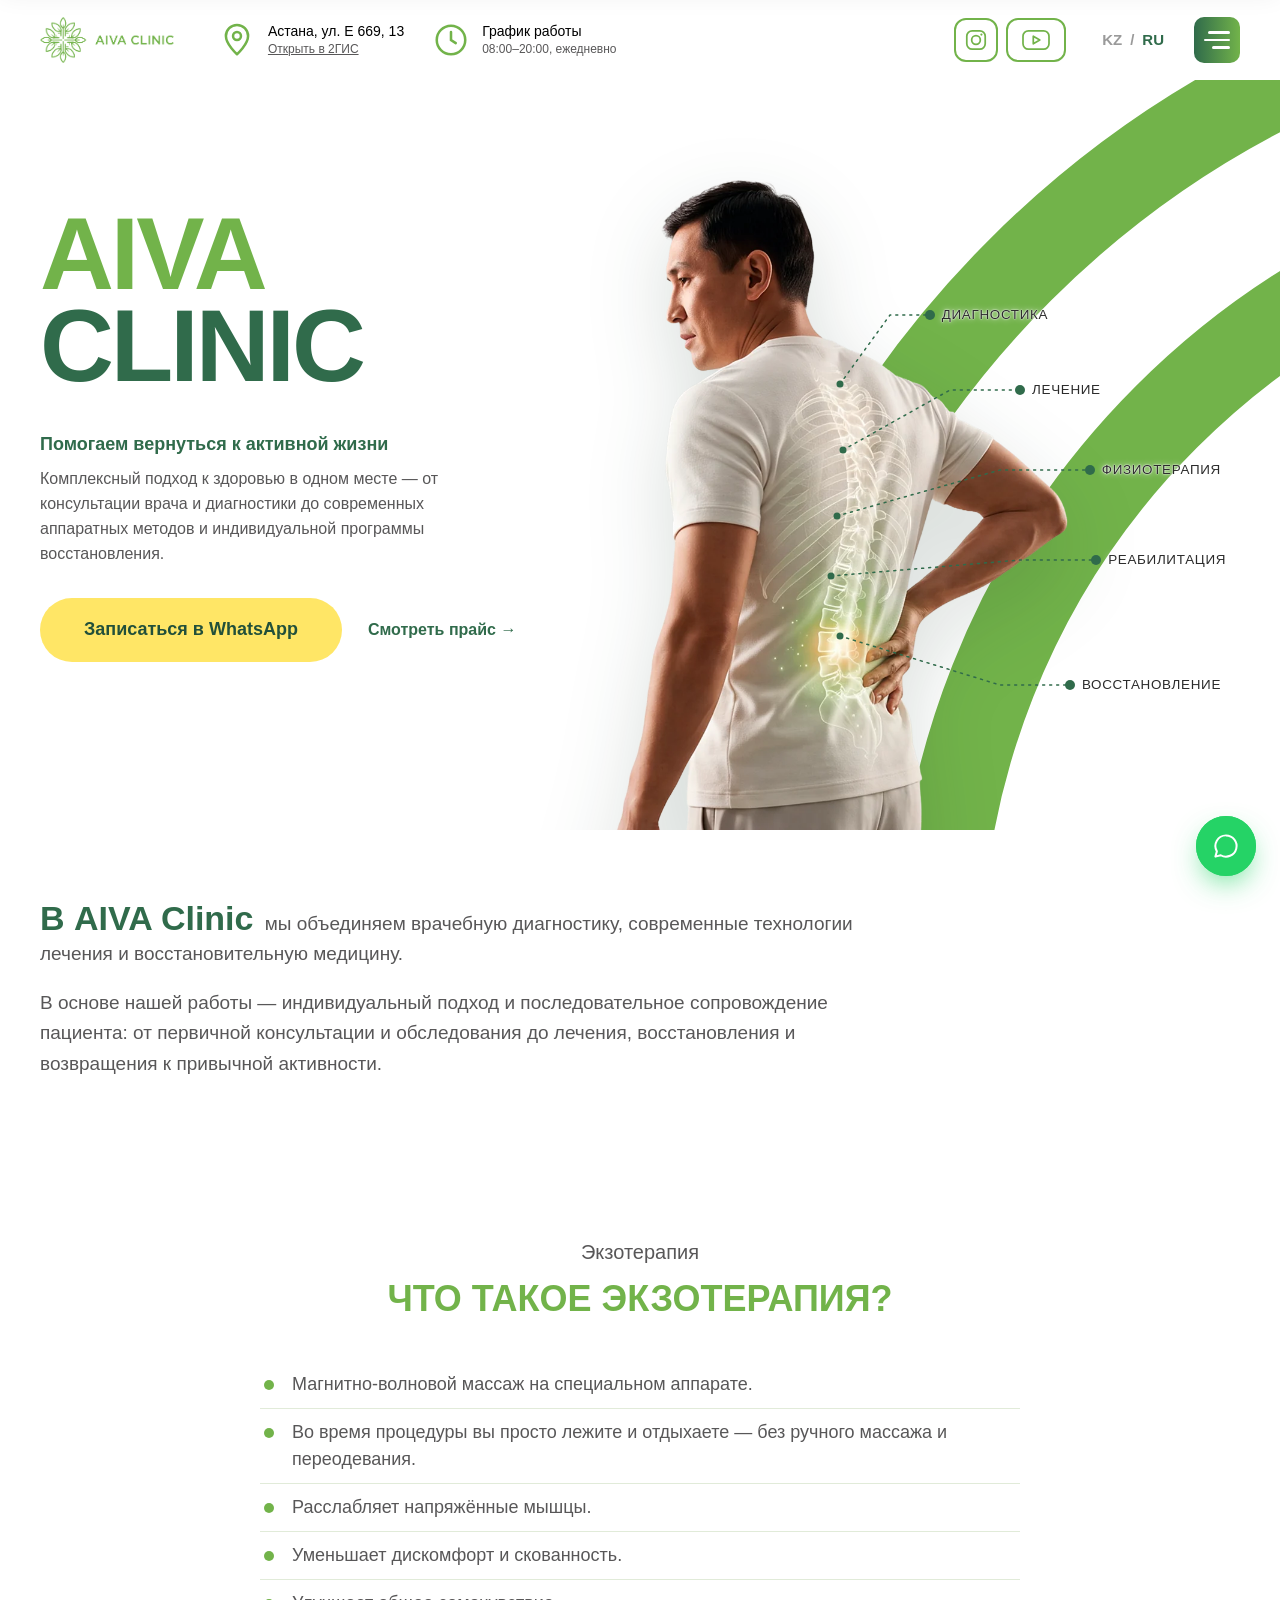
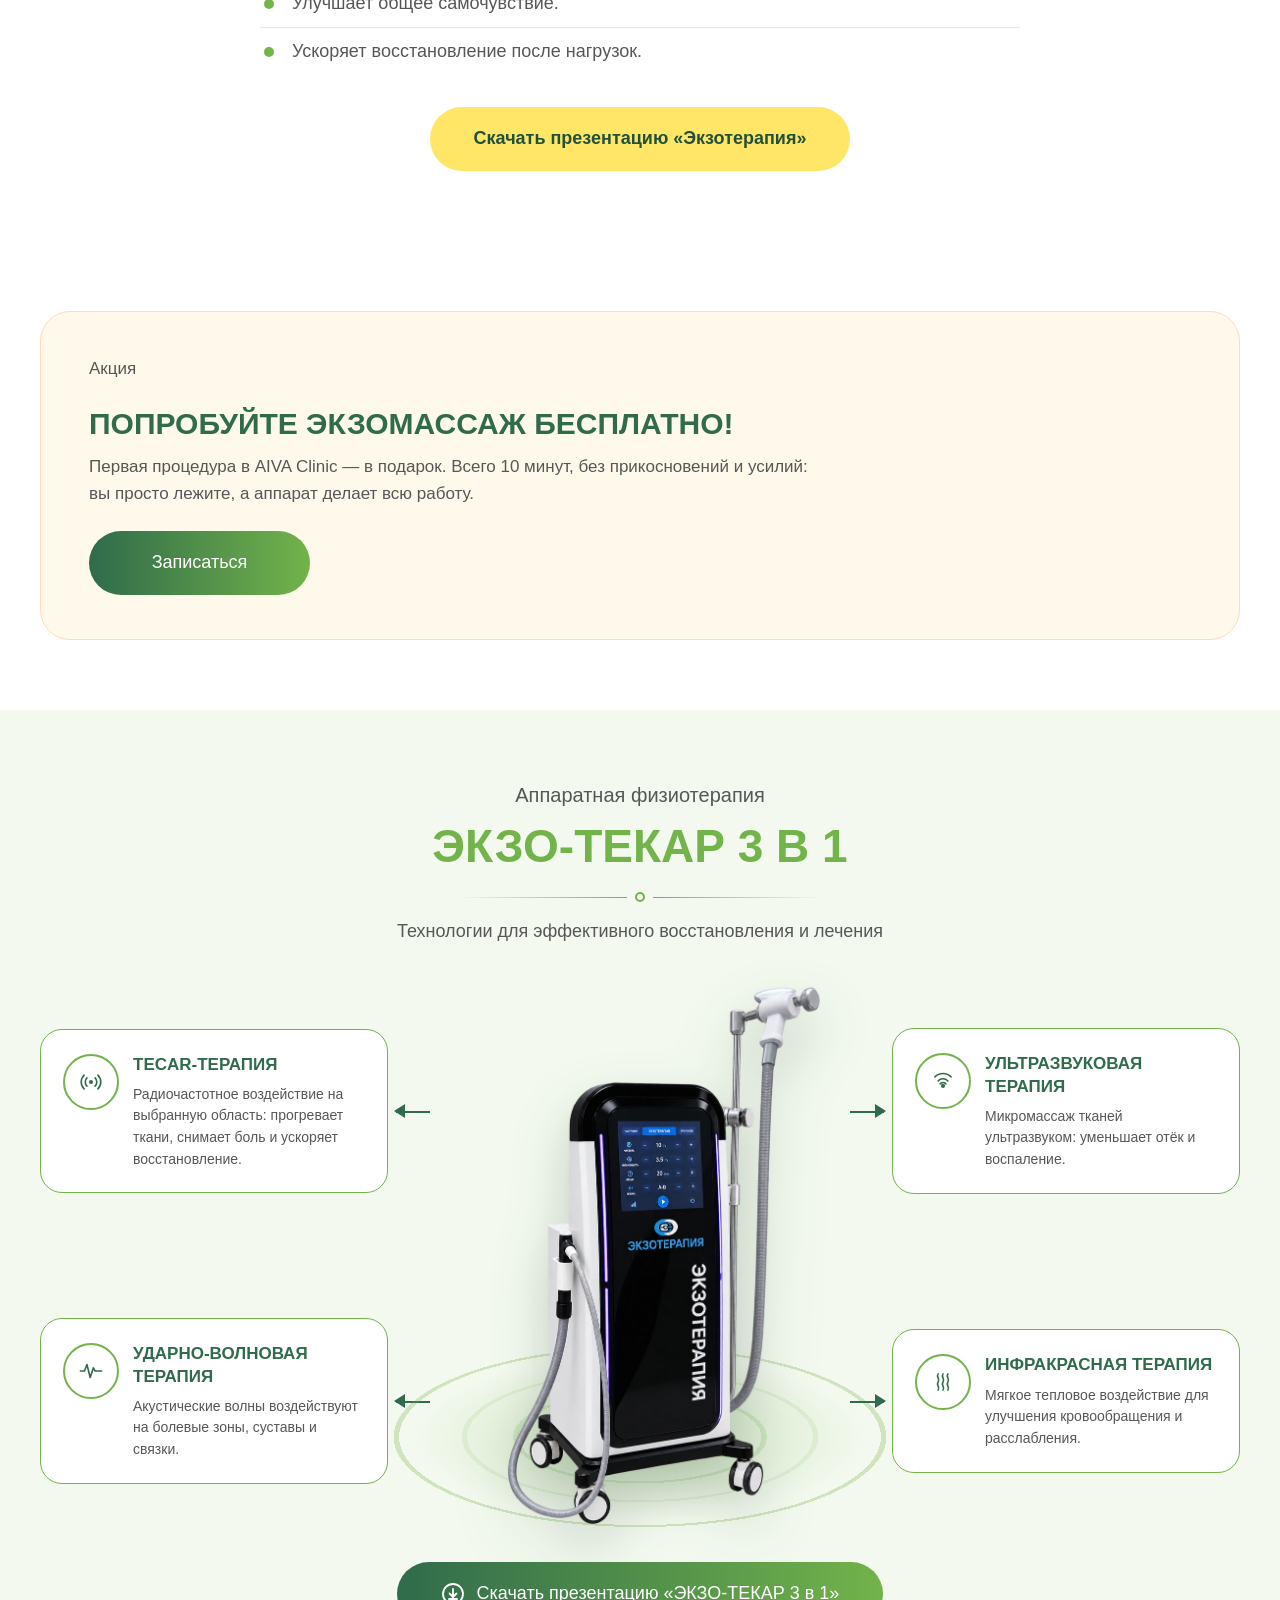
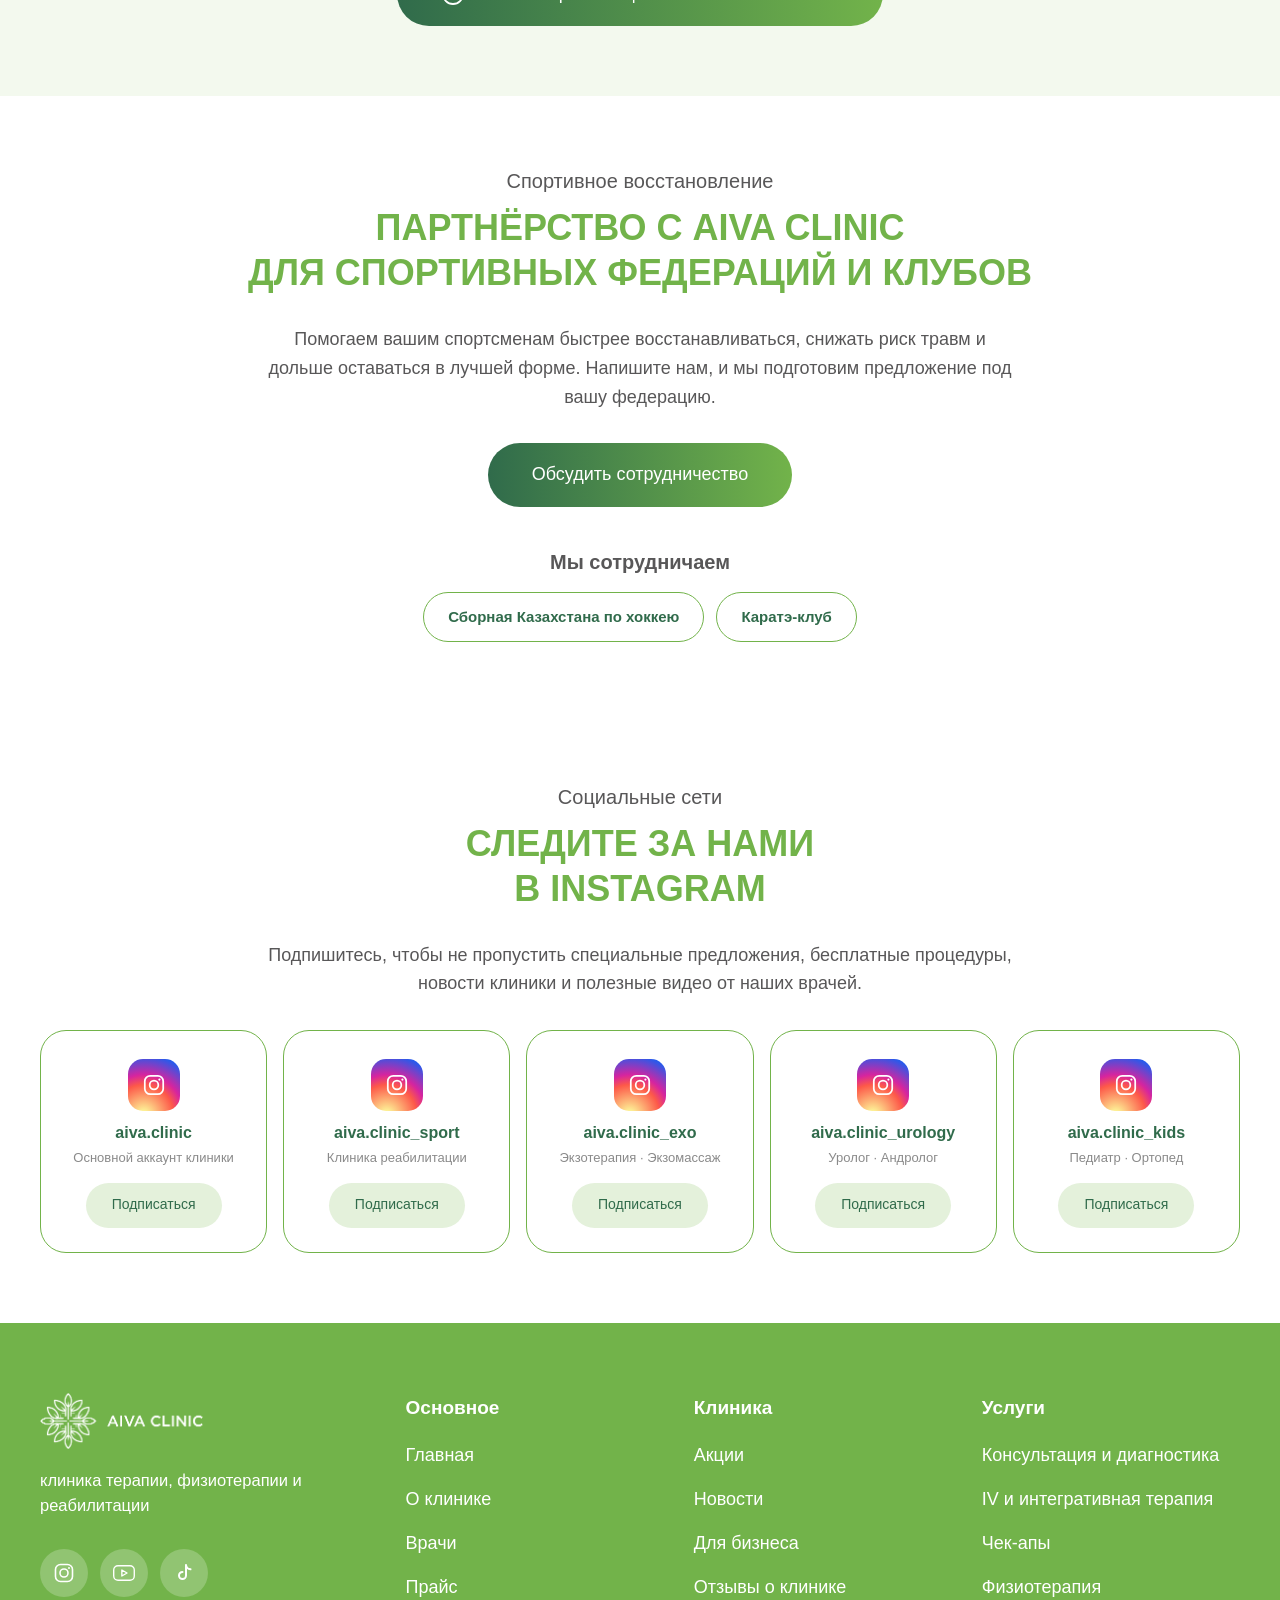
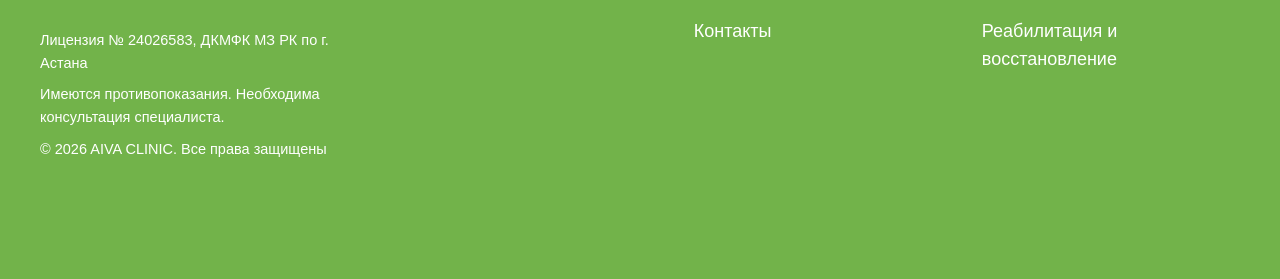
==== commit 91ffb8d2: "Заголовки секций и страниц — салатовый цвет Co-Authored-By: Claude Fable 5.1 <noreply@anthropic.com>" ====
--- a/about.html
+++ b/about.html
@@ -16,7 +16,7 @@
 <meta property="og:image" content="https://didariganto.github.io/aiva-clinic-2/img/hero-1.jpg">
 <meta property="og:locale" content="ru_RU">
 <script type="application/ld+json">{"@context": "https://schema.org", "@type": "MedicalClinic", "name": "AIVA Clinic", "alternateName": "AIVA CLINIC Астана", "url": "https://didariganto.github.io/aiva-clinic-2/", "logo": "https://didariganto.github.io/aiva-clinic-2/img/logo.png", "image": "https://didariganto.github.io/aiva-clinic-2/img/hero-1.jpg", "description": "Клиника терапии, физиотерапии и реабилитации в Астане: консультации врачей, УЗИ-диагностика, чек-апы, IV-терапия, аппаратная физиотерапия, экзотерапия, ЛФК и лечебный массаж.", "telephone": "+77472274096", "email": "aivaclinic01@gmail.com", "address": {"@type": "PostalAddress", "streetAddress": "ул. Е 669, 13", "addressLocality": "Астана", "addressCountry": "KZ"}, "geo": {"@type": "GeoCoordinates", "latitude": 51.08749, "longitude": 71.481355}, "hasMap": "https://yandex.kz/maps/ru/org/aiva_clinic/132063384129/?ll=71.481355%2C51.087490&z=16.63", "openingHoursSpecification": [{"@type": "OpeningHoursSpecification", "dayOfWeek": ["Monday", "Tuesday", "Wednesday", "Thursday", "Friday", "Saturday", "Sunday"], "opens": "08:00", "closes": "20:00"}], "medicalSpecialty": ["Physiotherapy", "Endocrinology", "Gastroenterology", "Urology", "Musculoskeletal"], "availableService": [{"@type": "MedicalTherapy", "name": "TECAR-терапия"}, {"@type": "MedicalTherapy", "name": "Ударно-волновая терапия"}, {"@type": "MedicalTherapy", "name": "Ультразвуковая терапия"}, {"@type": "MedicalTherapy", "name": "Магнитотерапия"}, {"@type": "MedicalTherapy", "name": "Прессотерапия"}, {"@type": "MedicalTherapy", "name": "Экзотерапия (экзомассаж)"}, {"@type": "MedicalTherapy", "name": "Лечебная физкультура (ЛФК)"}, {"@type": "MedicalTherapy", "name": "Лечебный массаж"}, {"@type": "MedicalTherapy", "name": "IV-терапия (капельницы)"}, {"@type": "MedicalTest", "name": "Ультразвуковая диагностика (УЗИ)"}, {"@type": "MedicalTest", "name": "Чек-ап программы"}], "sameAs": ["https://www.instagram.com/aiva.clinic", "https://www.youtube.com/channel/UC1EBxPu6hds8KHRhQzTv8gw", "https://www.tiktok.com/@aiva.clinic", "https://2gis.kz/astana/search/%D1%84%D1%88%D0%BC%D1%84/firm/70000001090259641?m=71.482275%2C51.082042%2F14.72&immersive=on", "https://yandex.kz/maps/ru/org/aiva_clinic/132063384129/?ll=71.481355%2C51.087490&z=16.63"], "areaServed": {"@type": "City", "name": "Астана"}, "currenciesAccepted": "KZT", "inLanguage": ["ru", "kk"]}</script>
-<link rel="stylesheet" href="css/style.css?v=61">
+<link rel="stylesheet" href="css/style.css?v=63">
 <script>document.documentElement.classList.add('js')</script>
 </head>
 <body class="page-inner">
@@ -150,10 +150,10 @@
 
 </main>
 
-<script src="js/config.js?v=61"></script>
-<script src="js/layout.js?v=61"></script>
-<script src="js/main.js?v=61"></script>
-<script src="js/i18n-kz.js?v=61"></script>
-<script src="js/i18n.js?v=61"></script>
+<script src="js/config.js?v=63"></script>
+<script src="js/layout.js?v=63"></script>
+<script src="js/main.js?v=63"></script>
+<script src="js/i18n-kz.js?v=63"></script>
+<script src="js/i18n.js?v=63"></script>
 </body>
 </html>
--- a/css/style.css
+++ b/css/style.css
@@ -60,7 +60,7 @@
 .eyebrow-left { text-align: left; }
 .h2 {
   font-size: 46px; line-height: 1.2; font-weight: 700;
-  text-transform: uppercase; text-align: center; margin-bottom: 40px; color: var(--green-dark);
+  text-transform: uppercase; text-align: center; margin-bottom: 40px; color: var(--green); /* салатовый по просьбе клиента */
 }
 .h2-left { text-align: left; }
 .h2-sm { font-size: 36px; line-height: 1.25; }
@@ -222,7 +222,7 @@
   min-height: 700px; padding: 60px var(--side); overflow: hidden;
 }
 .hero-text { position: relative; z-index: 2; flex: 1 1 0; min-width: 0; max-width: 580px; }
-.hero h1 { color: var(--green-dark); font-size: 52px; line-height: 57px; font-weight: 700; text-transform: uppercase; }
+.hero h1 { color: var(--green); font-size: 52px; line-height: 57px; font-weight: 700; text-transform: uppercase; }
 .hero-sub { margin-top: 18px; font-size: 26px; line-height: 31px; font-weight: 300; }
 .hero-btns { display: flex; flex-wrap: wrap; gap: 19px; margin-top: 40px; }
 .hero-btns .btn-grad { min-width: 321px; }
@@ -797,7 +797,7 @@
 .svc-group ol { padding-left: 0; margin-bottom: 16px; flex: 1; list-style: none; columns: 2; column-gap: 32px; }
 .svc-group li { position: relative; padding-left: 28px; font-size: 15px; line-height: 1.5; margin-bottom: 6px; break-inside: avoid; }
 /* маркер «плюс в круге» вместо нумерации */
-.svc-group li::before { content: ''; position: absolute; left: 0; top: 2px; width: 18px; height: 18px; border-radius: 50%; background: linear-gradient(var(--green-dark), var(--green-dark)) center / 8px 2px no-repeat, linear-gradient(var(--green-dark), var(--green-dark)) center / 2px 8px no-repeat, var(--green-light); }
+.svc-group li::before { content: ''; position: absolute; left: 0; top: 2px; width: 18px; height: 18px; border-radius: 50%; background: linear-gradient(#fff, #fff) center / 8px 2px no-repeat, linear-gradient(#fff, #fff) center / 2px 8px no-repeat, var(--green); }
 .svc-group span { font-size: 14px; font-weight: 600; color: var(--green); }
 .poster-card { display: grid; grid-template-columns: 360px 1fr; gap: 48px; align-items: center; padding: 32px 48px 32px 32px; background: var(--cream); border: 1px solid var(--peach); border-radius: var(--radius); }
 .poster-img { border-radius: 20px; }
@@ -937,7 +937,7 @@
 .pr-total s { margin-right: 10px; font-size: 15px; color: #9a9a9a; }
 .pr-gift { margin-top: 4px; text-align: right; font-size: 14px; font-weight: 500; color: var(--green); }
 .pr-desc { margin-top: 14px; padding: 16px 20px; background: var(--green-pale); border-radius: 12px; font-size: 14.5px; line-height: 1.55; }
-.price-h2 { font-size: 30px; line-height: 1.2; font-weight: 700; text-transform: uppercase; color: var(--ink); margin-bottom: 10px; }
+.price-h2 { font-size: 30px; line-height: 1.2; font-weight: 700; text-transform: uppercase; color: var(--green); margin-bottom: 10px; }
 .price-intro { max-width: 760px; font-size: 16px; line-height: 1.5; margin-bottom: 34px; }
 .section-checkups { padding-top: 0; }
 .checkups { display: grid; grid-template-columns: 1fr 1fr; gap: 10px 60px; }
@@ -1071,7 +1071,7 @@
 .kb-group { padding: 44px 0 10px; }
 .kb-group + .kb-group { border-top: 1px solid var(--line); }
 .kb-group[hidden] { display: none; }
-.kb-h2 { font-size: 28px; line-height: 1.2; font-weight: 700; text-transform: uppercase; color: var(--ink); margin-bottom: 30px; }
+.kb-h2 { font-size: 28px; line-height: 1.2; font-weight: 700; text-transform: uppercase; color: var(--green); margin-bottom: 30px; }
 .kb .news-grid { margin-bottom: 48px; }
 .kb-article { margin-bottom: 56px; scroll-margin-top: 100px; }
 .kb-h3 { display: flex; align-items: center; gap: 14px; font-size: 22px; line-height: 1.3; font-weight: 700; text-transform: uppercase; color: var(--green-dark); margin-bottom: 22px; }
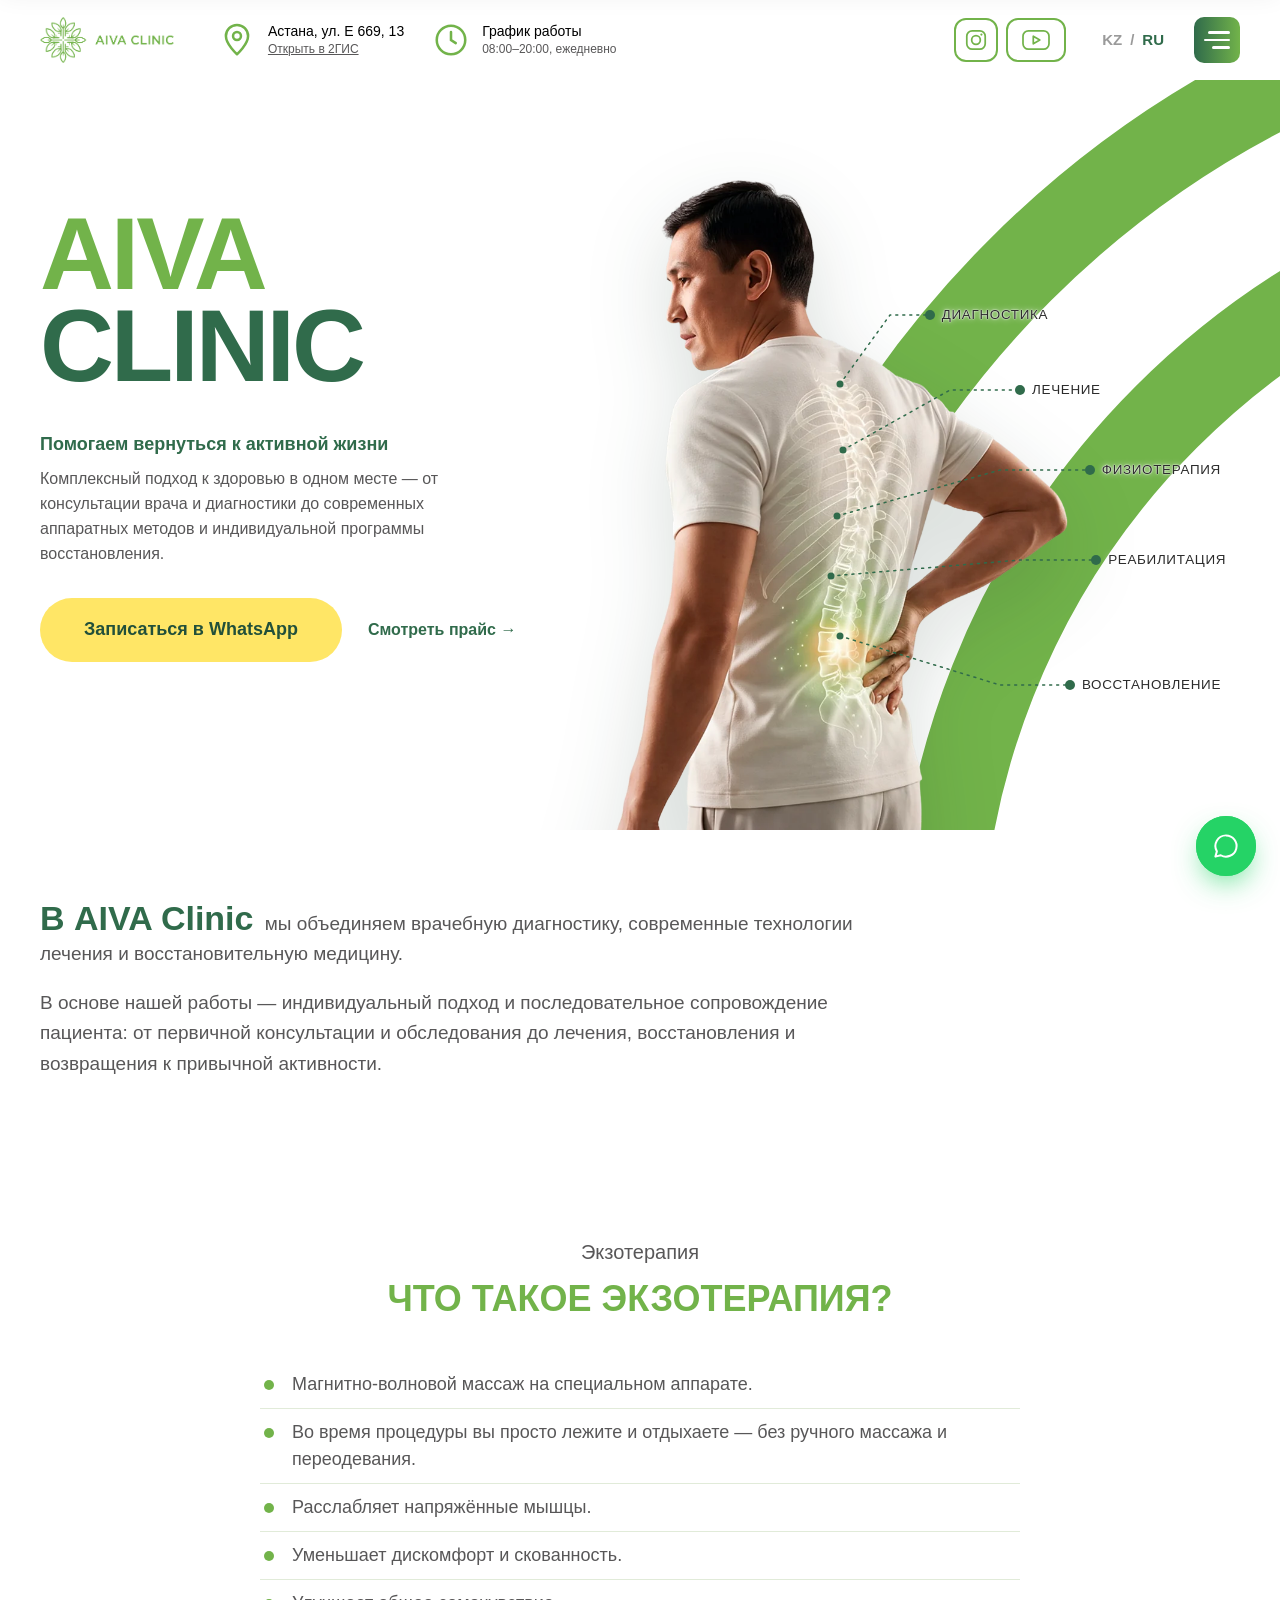
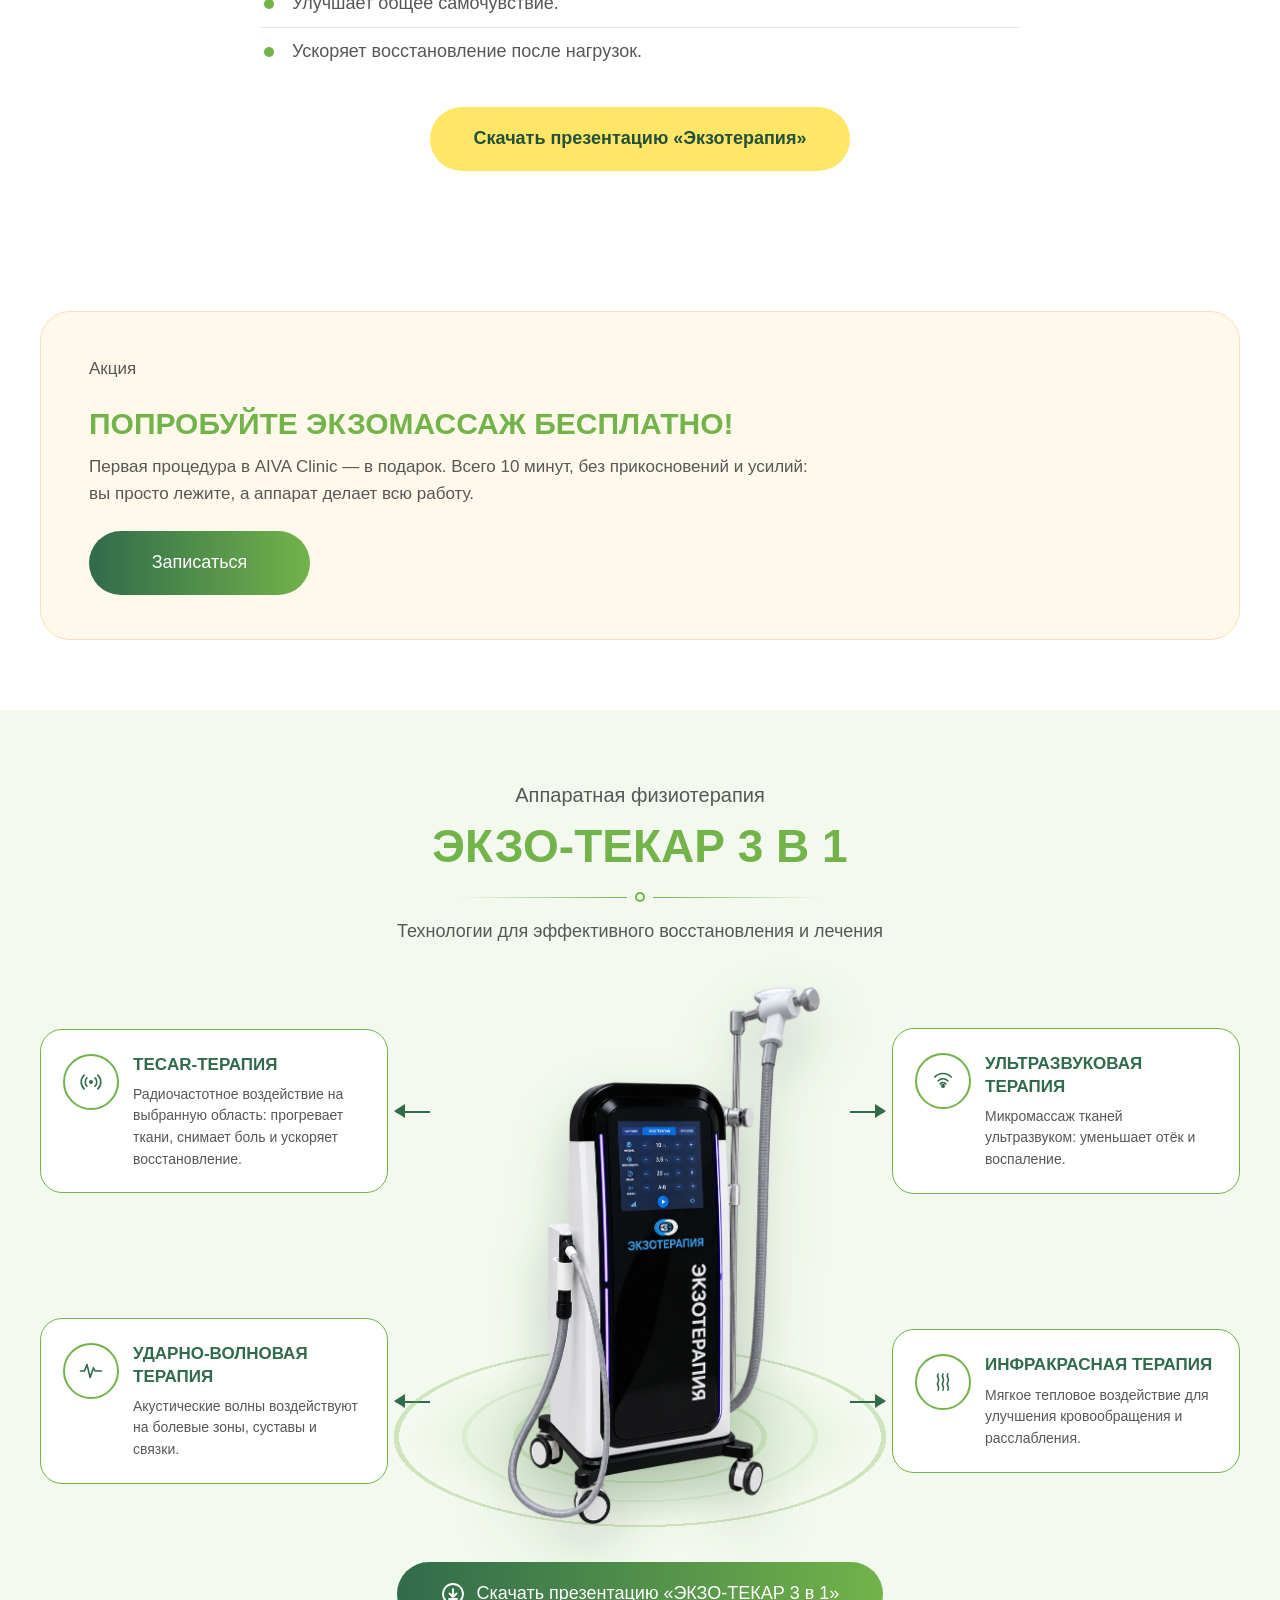
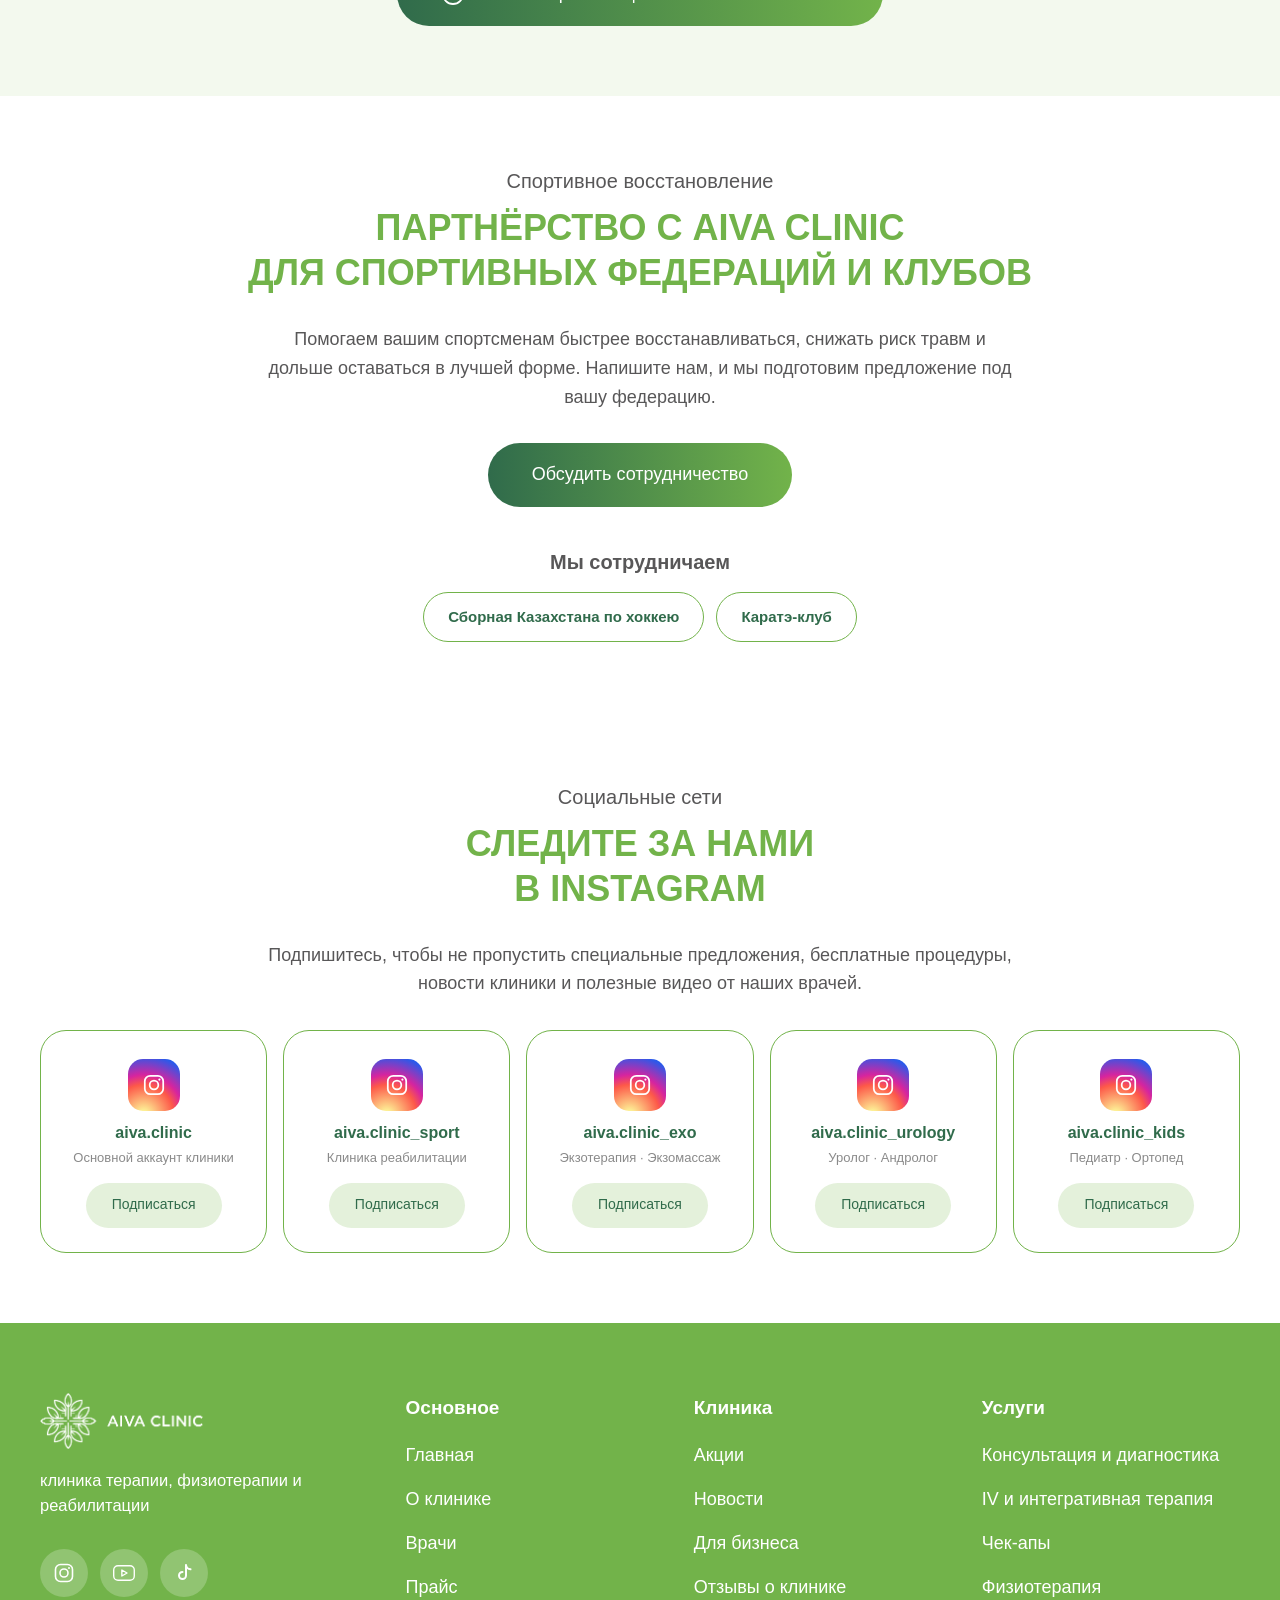
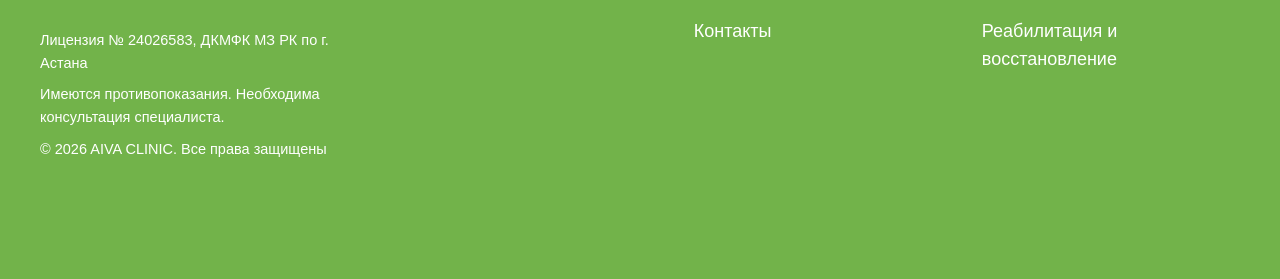
==== commit 3c029166: "Заголовки блоков акций и статей — салатовый цвет Co-Authored-By: Claude Fable 5.1 <noreply@anthropic" ====
--- a/about.html
+++ b/about.html
@@ -16,7 +16,7 @@
 <meta property="og:image" content="https://didariganto.github.io/aiva-clinic-2/img/hero-1.jpg">
 <meta property="og:locale" content="ru_RU">
 <script type="application/ld+json">{"@context": "https://schema.org", "@type": "MedicalClinic", "name": "AIVA Clinic", "alternateName": "AIVA CLINIC Астана", "url": "https://didariganto.github.io/aiva-clinic-2/", "logo": "https://didariganto.github.io/aiva-clinic-2/img/logo.png", "image": "https://didariganto.github.io/aiva-clinic-2/img/hero-1.jpg", "description": "Клиника терапии, физиотерапии и реабилитации в Астане: консультации врачей, УЗИ-диагностика, чек-апы, IV-терапия, аппаратная физиотерапия, экзотерапия, ЛФК и лечебный массаж.", "telephone": "+77472274096", "email": "aivaclinic01@gmail.com", "address": {"@type": "PostalAddress", "streetAddress": "ул. Е 669, 13", "addressLocality": "Астана", "addressCountry": "KZ"}, "geo": {"@type": "GeoCoordinates", "latitude": 51.08749, "longitude": 71.481355}, "hasMap": "https://yandex.kz/maps/ru/org/aiva_clinic/132063384129/?ll=71.481355%2C51.087490&z=16.63", "openingHoursSpecification": [{"@type": "OpeningHoursSpecification", "dayOfWeek": ["Monday", "Tuesday", "Wednesday", "Thursday", "Friday", "Saturday", "Sunday"], "opens": "08:00", "closes": "20:00"}], "medicalSpecialty": ["Physiotherapy", "Endocrinology", "Gastroenterology", "Urology", "Musculoskeletal"], "availableService": [{"@type": "MedicalTherapy", "name": "TECAR-терапия"}, {"@type": "MedicalTherapy", "name": "Ударно-волновая терапия"}, {"@type": "MedicalTherapy", "name": "Ультразвуковая терапия"}, {"@type": "MedicalTherapy", "name": "Магнитотерапия"}, {"@type": "MedicalTherapy", "name": "Прессотерапия"}, {"@type": "MedicalTherapy", "name": "Экзотерапия (экзомассаж)"}, {"@type": "MedicalTherapy", "name": "Лечебная физкультура (ЛФК)"}, {"@type": "MedicalTherapy", "name": "Лечебный массаж"}, {"@type": "MedicalTherapy", "name": "IV-терапия (капельницы)"}, {"@type": "MedicalTest", "name": "Ультразвуковая диагностика (УЗИ)"}, {"@type": "MedicalTest", "name": "Чек-ап программы"}], "sameAs": ["https://www.instagram.com/aiva.clinic", "https://www.youtube.com/channel/UC1EBxPu6hds8KHRhQzTv8gw", "https://www.tiktok.com/@aiva.clinic", "https://2gis.kz/astana/search/%D1%84%D1%88%D0%BC%D1%84/firm/70000001090259641?m=71.482275%2C51.082042%2F14.72&immersive=on", "https://yandex.kz/maps/ru/org/aiva_clinic/132063384129/?ll=71.481355%2C51.087490&z=16.63"], "areaServed": {"@type": "City", "name": "Астана"}, "currenciesAccepted": "KZT", "inLanguage": ["ru", "kk"]}</script>
-<link rel="stylesheet" href="css/style.css?v=63">
+<link rel="stylesheet" href="css/style.css?v=64">
 <script>document.documentElement.classList.add('js')</script>
 </head>
 <body class="page-inner">
@@ -150,10 +150,10 @@
 
 </main>
 
-<script src="js/config.js?v=63"></script>
-<script src="js/layout.js?v=63"></script>
-<script src="js/main.js?v=63"></script>
-<script src="js/i18n-kz.js?v=63"></script>
-<script src="js/i18n.js?v=63"></script>
+<script src="js/config.js?v=64"></script>
+<script src="js/layout.js?v=64"></script>
+<script src="js/main.js?v=64"></script>
+<script src="js/i18n-kz.js?v=64"></script>
+<script src="js/i18n.js?v=64"></script>
 </body>
 </html>
--- a/css/style.css
+++ b/css/style.css
@@ -279,7 +279,7 @@
   padding: 30px 92px; background: #fff; border: 1px solid var(--green); border-radius: var(--radius);
 }
 .promo-img { height: 356px; }
-.promo-body h2 { font-size: 28px; line-height: 36px; font-weight: 700; text-transform: uppercase; color: var(--green-dark); margin-bottom: 22px; max-width: 475px; }
+.promo-body h2 { font-size: 28px; line-height: 36px; font-weight: 700; text-transform: uppercase; color: var(--green); margin-bottom: 22px; max-width: 475px; }
 .promo-body p { max-width: 475px; margin-bottom: 14px; line-height: 1.4; }
 .promo-body .btn { margin-top: 14px; min-width: 321px; }
 
@@ -361,7 +361,7 @@
   display: flex; align-items: center; justify-content: space-between; gap: 40px; padding: 40px 48px;
   background: var(--gray-bg); border: 1px solid var(--line); border-radius: var(--radius);
 }
-.cta-mini-card h2 { font-size: 28px; line-height: 1.2; font-weight: 700; text-transform: uppercase; color: var(--green-dark); margin-bottom: 10px; }
+.cta-mini-card h2 { font-size: 28px; line-height: 1.2; font-weight: 700; text-transform: uppercase; color: var(--green); margin-bottom: 10px; }
 .cta-mini-card p:last-child { font-size: 16px; max-width: 520px; }
 .cta-mini-btns { display: flex; flex-direction: column; align-items: stretch; gap: 12px; flex: none; }
 .offer .zoom { aspect-ratio: 2 / 1; }
@@ -801,7 +801,7 @@
 .svc-group span { font-size: 14px; font-weight: 600; color: var(--green); }
 .poster-card { display: grid; grid-template-columns: 360px 1fr; gap: 48px; align-items: center; padding: 32px 48px 32px 32px; background: var(--cream); border: 1px solid var(--peach); border-radius: var(--radius); }
 .poster-img { border-radius: 20px; }
-.poster-body h2 { font-size: 30px; line-height: 1.2; font-weight: 700; text-transform: uppercase; color: var(--green-dark); margin-bottom: 14px; }
+.poster-body h2 { font-size: 30px; line-height: 1.2; font-weight: 700; text-transform: uppercase; color: var(--green); margin-bottom: 14px; }
 .poster-body h2 s { font-size: 20px; font-weight: 500; color: #9a9a9a; }
 .poster-body > p { font-size: 16px; margin-bottom: 14px; }
 .poster-body .offer-list { margin-bottom: 24px; font-size: 14px; }
@@ -823,7 +823,7 @@
 @media (max-width: 1100px) { .soc-tiles { grid-template-columns: repeat(3, 1fr); } }
 .c-google { background: linear-gradient(90deg, #4285f4 0 25%, #ea4335 25% 50%, #fbbc05 50% 75%, #34a853 75%); -webkit-background-clip: text; background-clip: text; color: transparent; }
 .exo-card { padding: 44px 48px; text-align: left; background: var(--cream); border: 1px solid var(--peach); border-radius: var(--radius); }
-.exo-card h2 { font-size: 30px; line-height: 1.2; font-weight: 700; text-transform: uppercase; color: var(--green-dark); margin-bottom: 12px; }
+.exo-card h2 { font-size: 30px; line-height: 1.2; font-weight: 700; text-transform: uppercase; color: var(--green); margin-bottom: 12px; }
 .exo-card p { max-width: 720px; font-size: 17px; line-height: 1.55; margin-bottom: 24px; }
 .exo-hero { padding-top: 70px; }
 .about-text .lead { max-width: 820px; margin: 0 0 18px; font-size: 19px; line-height: 1.6; }
@@ -982,7 +982,7 @@
 .liver-body { position: relative; z-index: 2; max-width: 600px; }
 .liver-title { margin: 6px 0 14px; line-height: 1; }
 .liver-title b { display: block; font-size: 88px; font-weight: 700; letter-spacing: -.02em; color: var(--green); }
-.liver-title span { display: block; margin-top: 6px; font-size: 32px; line-height: 1.1; font-weight: 700; text-transform: uppercase; color: var(--green-dark); }
+.liver-title span { display: block; margin-top: 6px; font-size: 32px; line-height: 1.1; font-weight: 700; text-transform: uppercase; color: var(--green); }
 .liver-text { max-width: 500px; font-size: 17px; line-height: 1.5; margin-bottom: 18px; }
 .liver-chips { display: flex; flex-wrap: wrap; gap: 8px; max-width: 560px; margin-bottom: 24px; }
 .liver-chips li { padding: 7px 14px; border: 1px solid var(--green); border-radius: 30px; background: rgba(255, 255, 255, .85); font-size: 13px; font-weight: 500; color: var(--green-dark); }
@@ -1074,7 +1074,7 @@
 .kb-h2 { font-size: 28px; line-height: 1.2; font-weight: 700; text-transform: uppercase; color: var(--green); margin-bottom: 30px; }
 .kb .news-grid { margin-bottom: 48px; }
 .kb-article { margin-bottom: 56px; scroll-margin-top: 100px; }
-.kb-h3 { display: flex; align-items: center; gap: 14px; font-size: 22px; line-height: 1.3; font-weight: 700; text-transform: uppercase; color: var(--green-dark); margin-bottom: 22px; }
+.kb-h3 { display: flex; align-items: center; gap: 14px; font-size: 22px; line-height: 1.3; font-weight: 700; text-transform: uppercase; color: var(--green); margin-bottom: 22px; }
 .kb-mark { flex: none; width: 46px; height: 22px; }
 .kb-two { display: grid; grid-template-columns: 1fr 460px; gap: 48px; align-items: start; }
 .kb-two-rev { grid-template-columns: 460px 1fr; }
